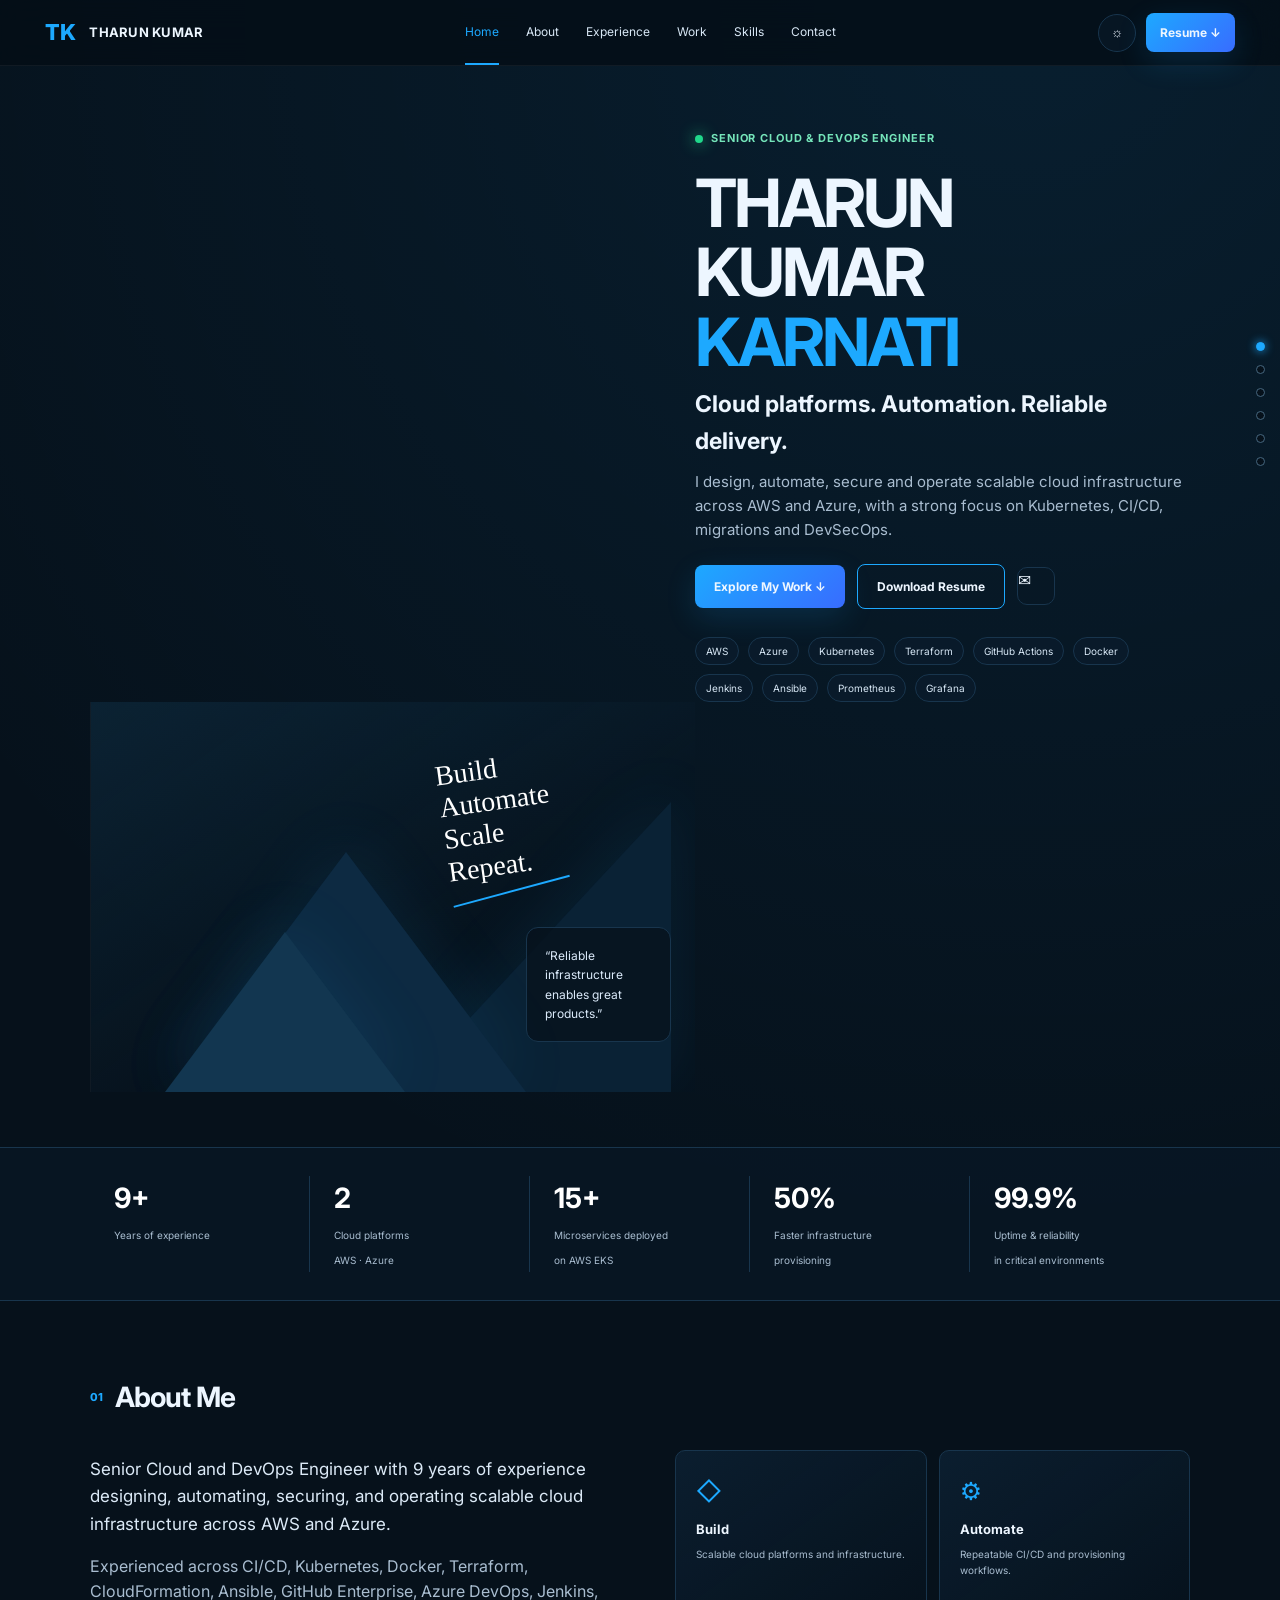
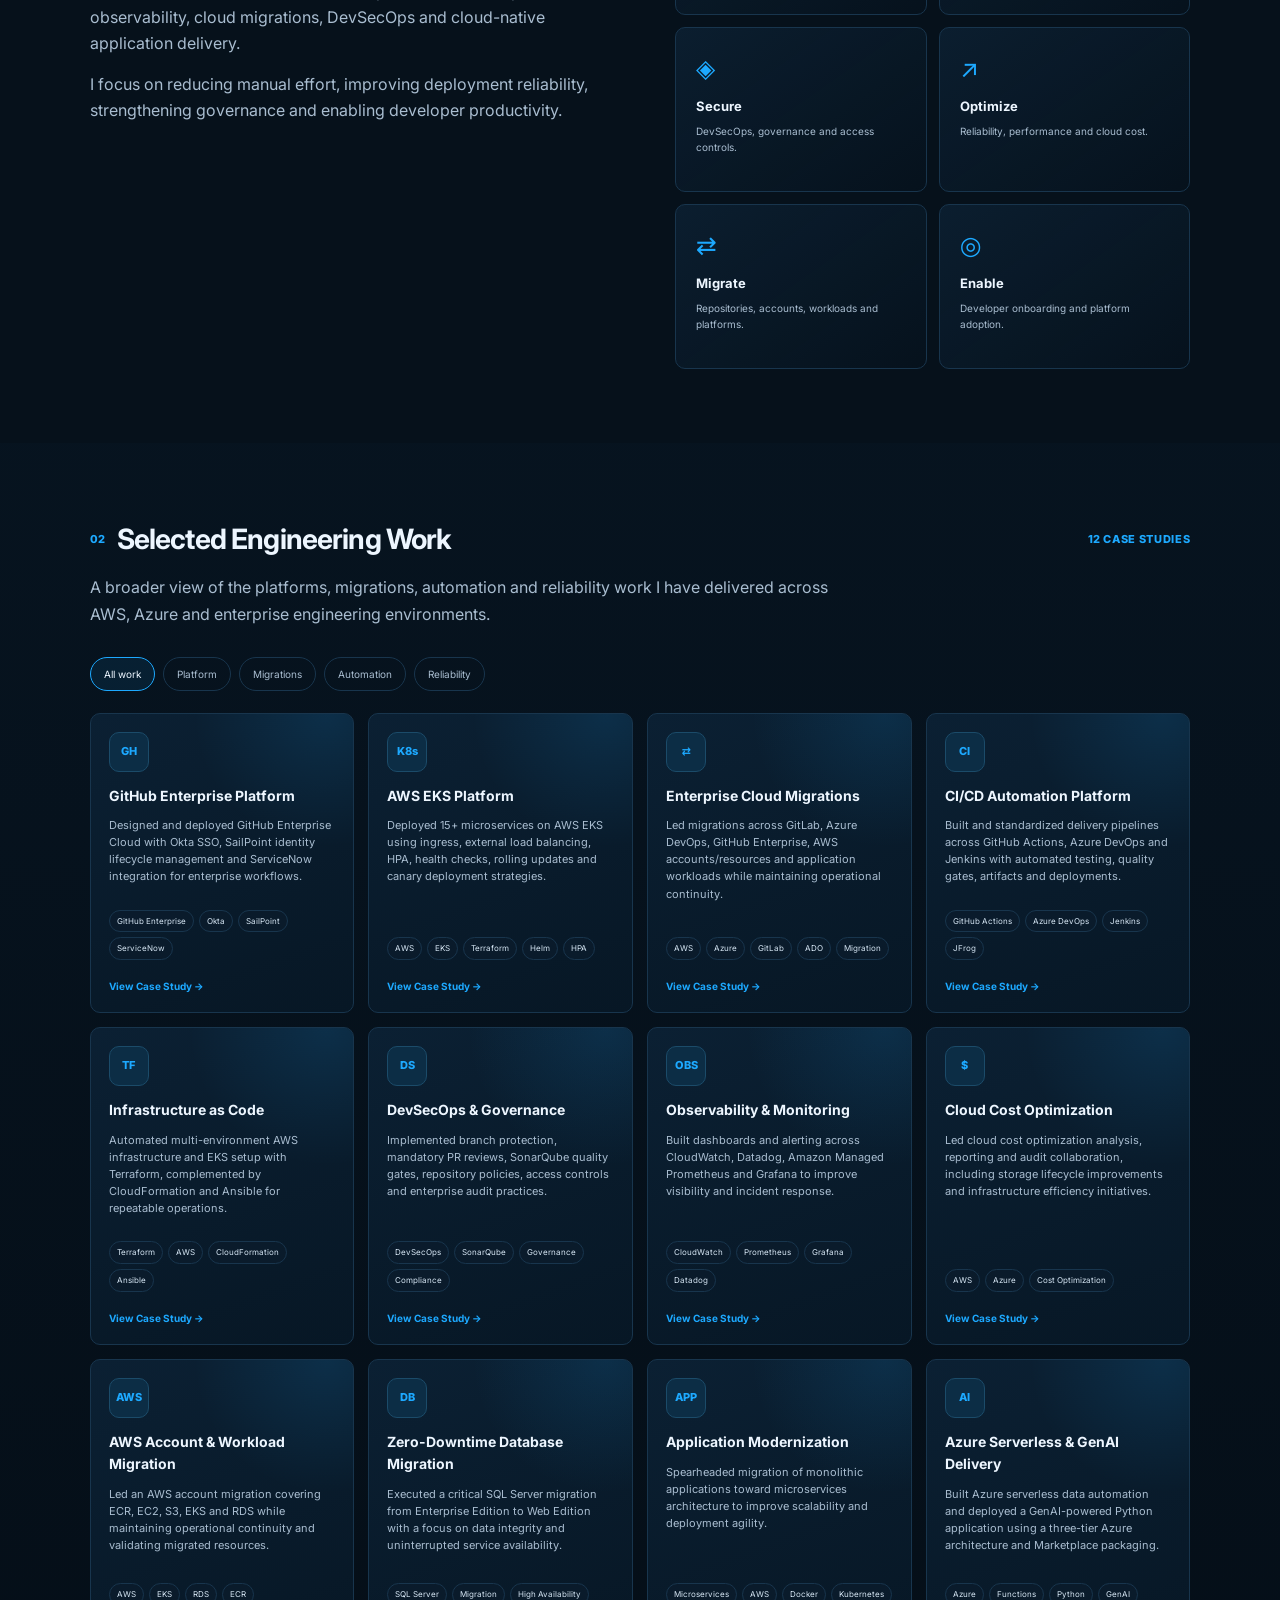
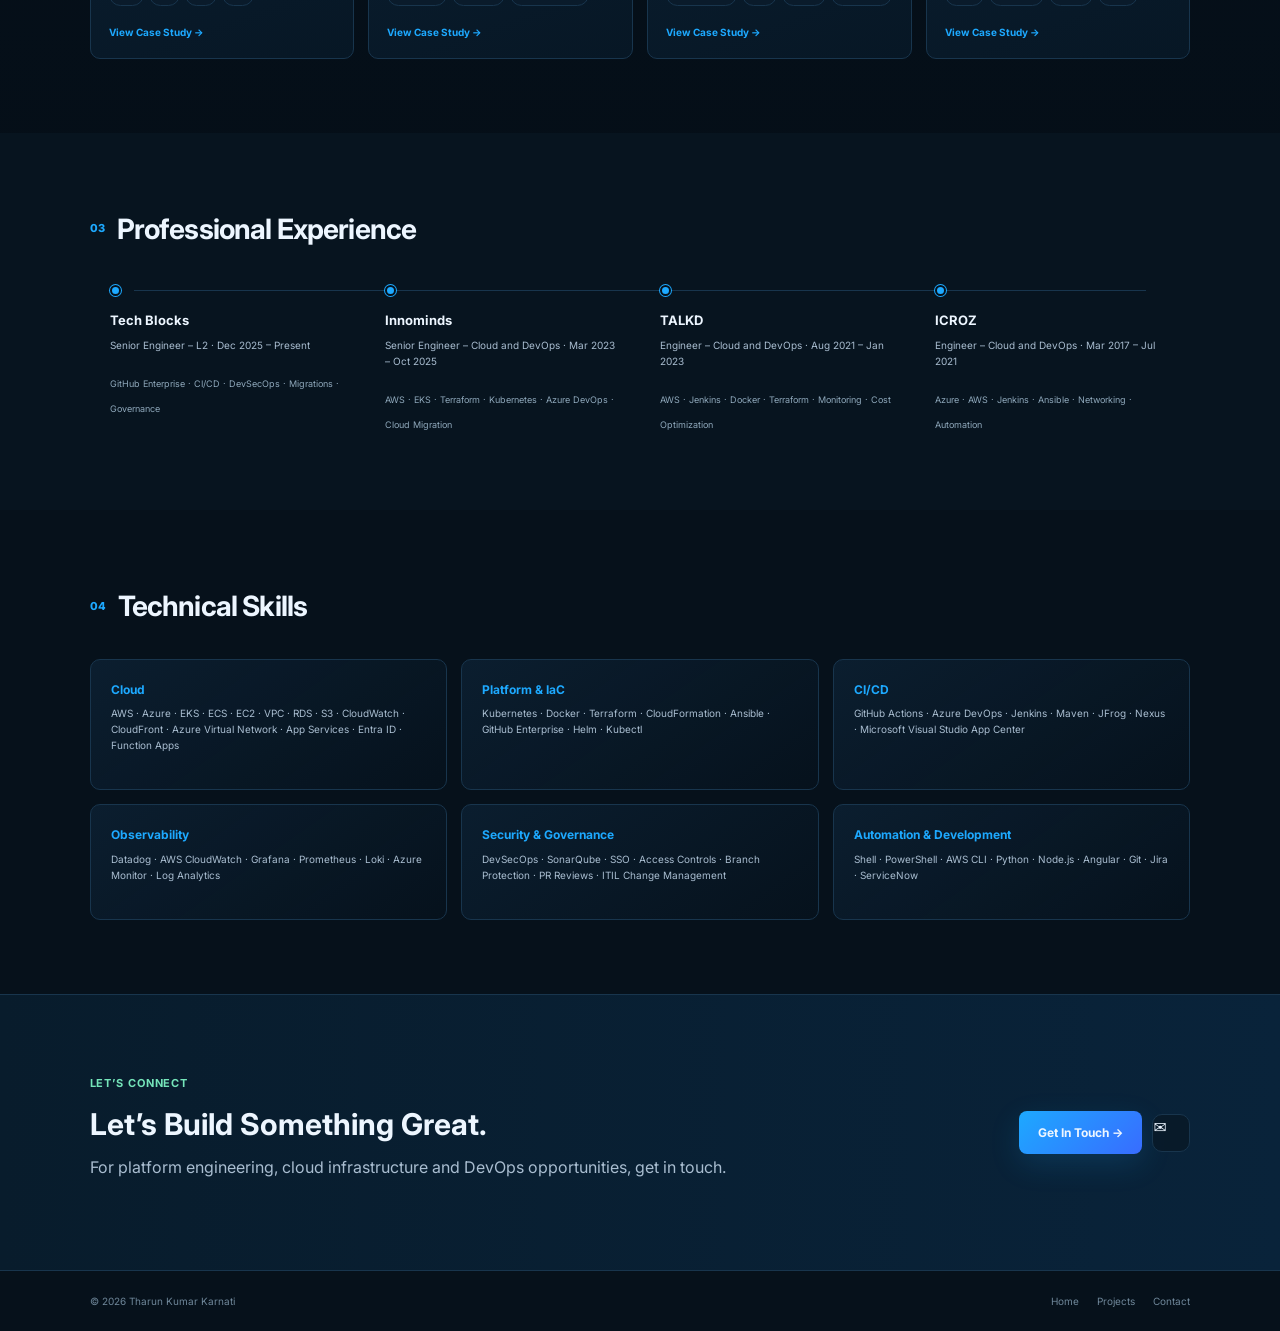
==== index.html @ 36550c68 "Initial portfolio commit" ====
<!doctype html>
<html lang="en">
<head>
  <meta charset="utf-8" />
  <meta name="viewport" content="width=device-width, initial-scale=1" />
  <meta name="description" content="Tharun Kumar Karnati — Senior Cloud & DevOps Engineer focused on cloud platforms, migrations, automation, Kubernetes, CI/CD and DevSecOps." />
  <title>Tharun Kumar Karnati | Senior Cloud & DevOps Engineer</title>
  <link rel="preconnect" href="https://fonts.googleapis.com">
  <link rel="preconnect" href="https://fonts.gstatic.com" crossorigin>
  <link href="https://fonts.googleapis.com/css2?family=Inter:wght@400;500;600;700;800&display=swap" rel="stylesheet">
  <link rel="stylesheet" href="styles.css" />
</head>
<body>
  <header class="site-header">
    <a class="brand" href="#home" aria-label="Tharun Kumar home"><span>TK</span><strong>THARUN KUMAR</strong></a>
    <nav class="nav" aria-label="Primary navigation">
      <a class="active" href="#home">Home</a><a href="#about">About</a><a href="#experience">Experience</a><a href="#projects">Work</a><a href="#skills">Skills</a><a href="#contact">Contact</a>
    </nav>
    <div class="header-actions"><button class="theme-toggle" id="themeToggle" aria-label="Toggle theme">☼</button><button class="menu-toggle" id="menuToggle" aria-label="Open navigation" aria-expanded="false">☰</button><a class="btn btn-primary small" href="THARUN-KUMAR-KARNATI-Resume.docx" download>Resume ↓</a></div>
  </header>

  <aside class="section-rail" aria-label="Page sections">
    <a href="#home" class="dot active" data-section="home"><span>Home</span></a>
    <a href="#about" class="dot" data-section="about"><span>About</span></a>
    <a href="#experience" class="dot" data-section="experience"><span>Experience</span></a>
    <a href="#projects" class="dot" data-section="projects"><span>Projects</span></a>
    <a href="#skills" class="dot" data-section="skills"><span>Skills</span></a>
    <a href="#contact" class="dot" data-section="contact"><span>Contact</span></a>
  </aside>

  <main>
    <section id="home" class="hero section">
      <div class="hero-glow"></div>
      <div class="hero-copy">
        <div class="eyebrow"><i></i> Senior Cloud & DevOps Engineer</div>
        <h1>THARUN KUMAR <em>KARNATI</em></h1>
        <h2>Cloud platforms. Automation. Reliable delivery.</h2>
        <p>I design, automate, secure and operate scalable cloud infrastructure across AWS and Azure, with a strong focus on Kubernetes, CI/CD, migrations and DevSecOps.</p>
        <div class="hero-actions"><a class="btn btn-primary" href="#projects">Explore My Work ↓</a><a class="btn btn-outline" href="THARUN-KUMAR-KARNATI-Resume.docx" download>Download Resume</a><a class="icon-btn" href="mailto:visionary6870@gmail.com" aria-label="Email Tharun">✉</a></div>
        <div class="tech-strip"><span>AWS</span><span>Azure</span><span>Kubernetes</span><span>Terraform</span><span>GitHub Actions</span><span>Docker</span><span>Jenkins</span><span>Ansible</span><span>Prometheus</span><span>Grafana</span></div>
      </div>
      <div class="hero-art" aria-hidden="true">
        <div class="mountain m1"></div><div class="mountain m2"></div><div class="mountain m3"></div>
        <div class="hero-note">Build<br/>Automate<br/>Scale<br/>Repeat.</div>
        <div class="quote">“Reliable infrastructure enables great products.”</div>
      </div>
    </section>

    <section class="metrics section-pad">
      <div><b>9+</b><span>Years of experience</span></div><div><b>2</b><span>Cloud platforms<br/>AWS · Azure</span></div><div><b>15+</b><span>Microservices deployed<br/>on AWS EKS</span></div><div><b>50%</b><span>Faster infrastructure<br/>provisioning</span></div><div><b>99.9%</b><span>Uptime & reliability<br/>in critical environments</span></div>
    </section>

    <section id="about" class="section section-pad">
      <div class="section-heading"><span>01</span><h2>About Me</h2></div>
      <div class="two-col about-grid">
        <div><p class="lead">Senior Cloud and DevOps Engineer with 9 years of experience designing, automating, securing, and operating scalable cloud infrastructure across AWS and Azure.</p><p>Experienced across CI/CD, Kubernetes, Docker, Terraform, CloudFormation, Ansible, GitHub Enterprise, Azure DevOps, Jenkins, observability, cloud migrations, DevSecOps and cloud-native application delivery.</p><p>I focus on reducing manual effort, improving deployment reliability, strengthening governance and enabling developer productivity.</p></div>
        <div class="capability-grid">
          <article><span>◇</span><h3>Build</h3><p>Scalable cloud platforms and infrastructure.</p></article>
          <article><span>⚙</span><h3>Automate</h3><p>Repeatable CI/CD and provisioning workflows.</p></article>
          <article><span>◈</span><h3>Secure</h3><p>DevSecOps, governance and access controls.</p></article>
          <article><span>↗</span><h3>Optimize</h3><p>Reliability, performance and cloud cost.</p></article>
          <article><span>⇄</span><h3>Migrate</h3><p>Repositories, accounts, workloads and platforms.</p></article>
          <article><span>◎</span><h3>Enable</h3><p>Developer onboarding and platform adoption.</p></article>
        </div>
      </div>
    </section>

    <section id="projects" class="section section-pad projects-section">
      <div class="section-heading"><span>02</span><h2>Selected Engineering Work</h2><span class="section-count">12 case studies</span></div>
      <p class="section-intro">A broader view of the platforms, migrations, automation and reliability work I have delivered across AWS, Azure and enterprise engineering environments.</p>
      <div class="project-filters" role="tablist" aria-label="Filter projects">
        <button class="filter active" data-filter="all">All work</button><button class="filter" data-filter="platform">Platform</button><button class="filter" data-filter="migration">Migrations</button><button class="filter" data-filter="automation">Automation</button><button class="filter" data-filter="reliability">Reliability</button>
      </div>
      <div class="project-grid">
        <article class="project-card"><div class="project-icon">GH</div><h3>GitHub Enterprise Platform</h3><p>Designed and deployed GitHub Enterprise Cloud with Okta SSO, SailPoint identity lifecycle management and ServiceNow integration for enterprise workflows.</p><div class="tags"><i>GitHub Enterprise</i><i>Okta</i><i>SailPoint</i><i>ServiceNow</i></div><a href="projects/github-enterprise-platform.html">View Case Study →</a></article>
        <article class="project-card"><div class="project-icon">K8s</div><h3>AWS EKS Platform</h3><p>Deployed 15+ microservices on AWS EKS using ingress, external load balancing, HPA, health checks, rolling updates and canary deployment strategies.</p><div class="tags"><i>AWS</i><i>EKS</i><i>Terraform</i><i>Helm</i><i>HPA</i></div><a href="projects/aws-eks-platform.html">View Case Study →</a></article>
        <article class="project-card"><div class="project-icon">⇄</div><h3>Enterprise Cloud Migrations</h3><p>Led migrations across GitLab, Azure DevOps, GitHub Enterprise, AWS accounts/resources and application workloads while maintaining operational continuity.</p><div class="tags"><i>AWS</i><i>Azure</i><i>GitLab</i><i>ADO</i><i>Migration</i></div><a href="projects/cloud-migrations.html">View Case Study →</a></article>
        <article class="project-card"><div class="project-icon">CI</div><h3>CI/CD Automation Platform</h3><p>Built and standardized delivery pipelines across GitHub Actions, Azure DevOps and Jenkins with automated testing, quality gates, artifacts and deployments.</p><div class="tags"><i>GitHub Actions</i><i>Azure DevOps</i><i>Jenkins</i><i>JFrog</i></div><a href="projects/cicd-automation.html">View Case Study →</a></article>
        <article class="project-card"><div class="project-icon">TF</div><h3>Infrastructure as Code</h3><p>Automated multi-environment AWS infrastructure and EKS setup with Terraform, complemented by CloudFormation and Ansible for repeatable operations.</p><div class="tags"><i>Terraform</i><i>AWS</i><i>CloudFormation</i><i>Ansible</i></div><a href="projects/infrastructure-as-code.html">View Case Study →</a></article>
        <article class="project-card"><div class="project-icon">DS</div><h3>DevSecOps & Governance</h3><p>Implemented branch protection, mandatory PR reviews, SonarQube quality gates, repository policies, access controls and enterprise audit practices.</p><div class="tags"><i>DevSecOps</i><i>SonarQube</i><i>Governance</i><i>Compliance</i></div><a href="projects/devsecops-governance.html">View Case Study →</a></article>
        <article class="project-card"><div class="project-icon">OBS</div><h3>Observability & Monitoring</h3><p>Built dashboards and alerting across CloudWatch, Datadog, Amazon Managed Prometheus and Grafana to improve visibility and incident response.</p><div class="tags"><i>CloudWatch</i><i>Prometheus</i><i>Grafana</i><i>Datadog</i></div><a href="projects/observability.html">View Case Study →</a></article>
        <article class="project-card"><div class="project-icon">$</div><h3>Cloud Cost Optimization</h3><p>Led cloud cost optimization analysis, reporting and audit collaboration, including storage lifecycle improvements and infrastructure efficiency initiatives.</p><div class="tags"><i>AWS</i><i>Azure</i><i>Cost Optimization</i></div><a href="projects/cloud-cost-optimization.html">View Case Study →</a></article>
        <article class="project-card"><div class="project-icon">AWS</div><h3>AWS Account & Workload Migration</h3><p>Led an AWS account migration covering ECR, EC2, S3, EKS and RDS while maintaining operational continuity and validating migrated resources.</p><div class="tags"><i>AWS</i><i>EKS</i><i>RDS</i><i>ECR</i></div><a href="projects/aws-account-migration.html">View Case Study →</a></article>
        <article class="project-card"><div class="project-icon">DB</div><h3>Zero-Downtime Database Migration</h3><p>Executed a critical SQL Server migration from Enterprise Edition to Web Edition with a focus on data integrity and uninterrupted service availability.</p><div class="tags"><i>SQL Server</i><i>Migration</i><i>High Availability</i></div><a href="projects/database-migration.html">View Case Study →</a></article>
        <article class="project-card"><div class="project-icon">APP</div><h3>Application Modernization</h3><p>Spearheaded migration of monolithic applications toward microservices architecture to improve scalability and deployment agility.</p><div class="tags"><i>Microservices</i><i>AWS</i><i>Docker</i><i>Kubernetes</i></div><a href="projects/application-modernization.html">View Case Study →</a></article>
        <article class="project-card"><div class="project-icon">AI</div><h3>Azure Serverless & GenAI Delivery</h3><p>Built Azure serverless data automation and deployed a GenAI-powered Python application using a three-tier Azure architecture and Marketplace packaging.</p><div class="tags"><i>Azure</i><i>Functions</i><i>Python</i><i>GenAI</i></div><a href="projects/azure-serverless-genai.html">View Case Study →</a></article>
      </div>
    </section>

    <section id="experience" class="section section-pad experience-section">
      <div class="section-heading"><span>03</span><h2>Professional Experience</h2></div>
      <div class="timeline">
        <article><div class="timeline-dot"></div><div><h3>Tech Blocks</h3><p>Senior Engineer – L2 · Dec 2025 – Present</p><small>GitHub Enterprise · CI/CD · DevSecOps · Migrations · Governance</small></div></article>
        <article><div class="timeline-dot"></div><div><h3>Innominds</h3><p>Senior Engineer – Cloud and DevOps · Mar 2023 – Oct 2025</p><small>AWS · EKS · Terraform · Kubernetes · Azure DevOps · Cloud Migration</small></div></article>
        <article><div class="timeline-dot"></div><div><h3>TALKD</h3><p>Engineer – Cloud and DevOps · Aug 2021 – Jan 2023</p><small>AWS · Jenkins · Docker · Terraform · Monitoring · Cost Optimization</small></div></article>
        <article><div class="timeline-dot"></div><div><h3>ICROZ</h3><p>Engineer – Cloud and DevOps · Mar 2017 – Jul 2021</p><small>Azure · AWS · Jenkins · Ansible · Networking · Automation</small></div></article>
      </div>
    </section>

    <section id="skills" class="section section-pad skills-section">
      <div class="section-heading"><span>04</span><h2>Technical Skills</h2></div>
      <div class="skill-groups">
        <div><h3>Cloud</h3><p>AWS · Azure · EKS · ECS · EC2 · VPC · RDS · S3 · CloudWatch · CloudFront · Azure Virtual Network · App Services · Entra ID · Function Apps</p></div>
        <div><h3>Platform & IaC</h3><p>Kubernetes · Docker · Terraform · CloudFormation · Ansible · GitHub Enterprise · Helm · Kubectl</p></div>
        <div><h3>CI/CD</h3><p>GitHub Actions · Azure DevOps · Jenkins · Maven · JFrog · Nexus · Microsoft Visual Studio App Center</p></div>
        <div><h3>Observability</h3><p>Datadog · AWS CloudWatch · Grafana · Prometheus · Loki · Azure Monitor · Log Analytics</p></div>
        <div><h3>Security & Governance</h3><p>DevSecOps · SonarQube · SSO · Access Controls · Branch Protection · PR Reviews · ITIL Change Management</p></div>
        <div><h3>Automation & Development</h3><p>Shell · PowerShell · AWS CLI · Python · Node.js · Angular · Git · Jira · ServiceNow</p></div>
      </div>
    </section>


    <section id="contact" class="contact section-pad">
      <div><span class="eyebrow">LET’S CONNECT</span><h2>Let’s Build Something Great.</h2><p>For platform engineering, cloud infrastructure and DevOps opportunities, get in touch.</p></div>
      <div class="contact-actions"><a class="btn btn-primary" href="mailto:visionary6870@gmail.com">Get In Touch →</a><a class="icon-btn" href="mailto:visionary6870@gmail.com">✉</a></div>
    </section>
  </main>
  <footer><span>© <span id="year"></span> Tharun Kumar Karnati</span><div><a href="#home">Home</a><a href="#projects">Projects</a><a href="#contact">Contact</a></div></footer>
  <script src="script.js"></script>
</body>
</html>
---- styles.css ----
:root{--bg:#06111b;--bg2:#081725;--card:#0a1b2b;--line:#18354d;--text:#edf6ff;--muted:#a9bdd0;--blue:#1da9ff;--blue2:#386cff;--green:#20d88b;--shadow:0 18px 60px rgba(0,0,0,.25)}
*{box-sizing:border-box}html{scroll-behavior:smooth}body{margin:0;font-family:Inter,system-ui,sans-serif;background:radial-gradient(circle at 80% 0%,rgba(29,169,255,.09),transparent 28%),var(--bg);color:var(--text);line-height:1.6}a{color:inherit;text-decoration:none}p{color:var(--muted);margin:.4rem 0 1rem}.site-header{position:fixed;top:0;left:0;right:0;z-index:20;height:66px;display:flex;align-items:center;justify-content:space-between;padding:0 3.5%;background:rgba(4,14,23,.82);backdrop-filter:blur(16px);border-bottom:1px solid rgba(255,255,255,.05)}.brand{display:flex;align-items:center;gap:13px;font-size:13px;letter-spacing:.02em}.brand span{font-size:22px;font-weight:800;color:var(--blue)}.nav{display:flex;gap:27px;font-size:12px;color:#d8e7f5}.nav a{padding:22px 0;border-bottom:2px solid transparent}.nav a:hover,.nav a.active{color:var(--blue);border-color:var(--blue)}.header-actions{display:flex;gap:10px;align-items:center}.theme-toggle,.icon-btn{border:1px solid var(--line);background:rgba(8,24,38,.8);color:var(--text);border-radius:10px;height:38px;min-width:38px;cursor:pointer}.theme-toggle{border-radius:20px}.btn{display:inline-flex;align-items:center;justify-content:center;gap:8px;padding:12px 19px;border-radius:8px;font-size:12px;font-weight:700;transition:.2s}.btn-primary{background:linear-gradient(135deg,var(--blue),var(--blue2));box-shadow:0 10px 30px rgba(29,169,255,.15)}.btn-outline{border:1px solid var(--blue);background:transparent}.btn:hover,.icon-btn:hover{transform:translateY(-2px)}.small{padding:10px 14px}.section{scroll-margin-top:72px}.section-pad{padding:74px 7%}.hero{min-height:650px;padding:125px 7% 55px;display:grid;grid-template-columns:1.1fr .9fr;position:relative;overflow:hidden}.hero-copy{z-index:2;max-width:720px}.eyebrow{display:inline-flex;align-items:center;gap:8px;color:#75e5ba;font-size:11px;font-weight:700;letter-spacing:.08em;text-transform:uppercase}.eyebrow i{width:8px;height:8px;border-radius:50%;background:var(--green);box-shadow:0 0 15px var(--green)}h1{font-size:clamp(42px,5.2vw,76px);line-height:1.05;margin:18px 0 8px;letter-spacing:-.045em}h1 em{font-style:normal;color:var(--blue)}.hero h2{font-size:23px;margin:0 0 10px}.hero p{max-width:650px;font-size:15px}.hero-actions{display:flex;gap:12px;align-items:center;margin:22px 0}.tech-strip{display:flex;flex-wrap:wrap;gap:9px;margin-top:28px}.tech-strip span,.tags i{font-style:normal;border:1px solid var(--line);background:rgba(10,28,44,.8);padding:5px 10px;border-radius:20px;font-size:10px;color:#d7e7f5}.hero-art{position:relative;min-height:390px;background:linear-gradient(145deg,rgba(24,80,115,.25),transparent 60%);overflow:hidden;border-left:1px solid rgba(255,255,255,.04)}.mountain{position:absolute;bottom:0;filter:drop-shadow(0 -15px 30px rgba(29,169,255,.08));border-style:solid}.m1{right:4%;border-width:0 0 290px 270px;border-color:transparent transparent #0a2235 transparent}.m2{right:28%;border-width:0 180px 240px 180px;border-color:transparent transparent #0d2a42 transparent}.m3{right:48%;border-width:0 120px 160px 120px;border-color:transparent transparent #123650 transparent}.hero-note{position:absolute;top:50px;right:22%;font-size:28px;line-height:1.15;transform:rotate(-8deg);font-family:cursive;color:#fff}.hero-note:after{content:"";display:block;height:2px;background:var(--blue);transform:rotate(-7deg);margin-top:10px;width:120px}.quote{position:absolute;right:4%;bottom:50px;width:145px;padding:18px;border:1px solid var(--line);border-radius:12px;background:rgba(6,17,27,.75);font-size:12px;color:#dbeafa}.metrics{display:grid;grid-template-columns:repeat(5,1fr);border-top:1px solid var(--line);border-bottom:1px solid var(--line);background:rgba(8,23,37,.7);padding-top:28px;padding-bottom:28px}.metrics div{padding:0 24px;border-right:1px solid var(--line)}.metrics div:last-child{border:0}.metrics b{display:block;font-size:28px;color:#fff}.metrics span{font-size:10px;color:var(--muted)}.section-heading{display:flex;align-items:center;gap:12px;margin-bottom:30px}.section-heading>span{font-size:11px;color:var(--blue);font-weight:800}.section-heading h2{margin:0;font-size:28px;letter-spacing:-.03em}.section-link{margin-left:auto;color:var(--blue);font-size:11px}.two-col{display:grid;grid-template-columns:1fr 1fr;gap:70px}.lead{font-size:17px;color:#dceaf7}.capability-grid{display:grid;grid-template-columns:repeat(2,1fr);gap:12px}.capability-grid article,.skill-groups>div{border:1px solid var(--line);background:linear-gradient(145deg,rgba(11,31,49,.9),rgba(6,18,29,.8));padding:20px;border-radius:10px}.capability-grid span{font-size:25px;color:var(--blue)}.capability-grid h3{margin:8px 0 0;font-size:13px}.capability-grid p{font-size:10px}.projects-section{background:linear-gradient(180deg,rgba(7,21,34,.6),rgba(4,13,22,.6))}.project-grid{display:grid;grid-template-columns:repeat(4,1fr);gap:14px}.project-card{display:flex;flex-direction:column;border:1px solid var(--line);background:linear-gradient(160deg,#0b2033,#071725);padding:18px;border-radius:10px;min-height:300px;transition:.25s}.project-card:hover{transform:translateY(-4px);border-color:#256a95;box-shadow:var(--shadow)}.project-icon{width:40px;height:40px;border-radius:10px;display:grid;place-items:center;background:#0c2d45;color:var(--blue);font-weight:800;font-size:11px;border:1px solid #1b4b69}.project-card h3{font-size:14px;margin:13px 0 4px}.project-card p{font-size:11px;line-height:1.55}.tags{display:flex;flex-wrap:wrap;gap:5px;margin-top:auto;padding:8px 0}.tags i{font-size:8px;padding:4px 7px}.project-card>a{font-size:10px;color:var(--blue);font-weight:700;margin-top:8px}.experience-section{background:rgba(8,22,35,.55)}.timeline{display:grid;grid-template-columns:repeat(4,1fr);gap:0;position:relative}.timeline:before{content:"";position:absolute;left:4%;right:4%;top:8px;height:1px;background:var(--line)}.timeline article{position:relative;padding:28px 20px 0}.timeline-dot{position:absolute;top:3px;left:20px;width:11px;height:11px;background:var(--blue);border:2px solid var(--bg);border-radius:50%;box-shadow:0 0 0 1px var(--blue)}.timeline h3{font-size:13px;margin:0}.timeline p{font-size:10px}.timeline small{font-size:9px;color:#8fa8bb}.skill-groups{display:grid;grid-template-columns:repeat(3,1fr);gap:14px}.skill-groups h3{font-size:12px;color:var(--blue);margin:0}.skill-groups p{font-size:10px}.empty-blog{border:1px dashed #28506a;padding:42px;text-align:center;border-radius:14px;background:rgba(7,23,37,.45)}.empty-blog span{color:var(--blue);font-size:10px;font-weight:700;text-transform:uppercase}.empty-blog h3{font-size:20px}.contact{display:flex;justify-content:space-between;align-items:center;background:linear-gradient(90deg,#081c2c,#09233a);border-top:1px solid var(--line);border-bottom:1px solid var(--line)}.contact h2{font-size:30px;margin:6px 0}.contact-actions{display:flex;gap:10px;align-items:center}footer{padding:22px 7%;display:flex;justify-content:space-between;color:#6f879a;font-size:10px}footer div{display:flex;gap:18px}.section-rail{position:fixed;right:15px;top:38%;z-index:15;display:flex;flex-direction:column;gap:14px}.dot{position:relative;width:9px;height:9px;border:1px solid #46677f;border-radius:50%;background:var(--bg)}.dot.active{background:var(--blue);border-color:var(--blue);box-shadow:0 0 10px var(--blue)}.dot span{display:none;position:absolute;right:18px;top:-7px;white-space:nowrap;font-size:9px;color:#a9bdd0}.dot:hover span{display:block}
.light{--bg:#f4f8fc;--bg2:#eef5fa;--card:#fff;--line:#cbdbe8;--text:#102337;--muted:#52697d}.light .site-header{background:rgba(244,248,252,.85)}.light .project-card,.light .capability-grid article,.light .skill-groups>div{background:#fff}.light .hero-art{background:#e7f1f8}
@media(max-width:1100px){.nav{gap:14px}.project-grid{grid-template-columns:repeat(2,1fr)}.metrics{grid-template-columns:repeat(3,1fr);gap:18px}.metrics div:nth-child(3){border:0}.section-rail{display:none}}
@media(max-width:760px){.site-header{height:60px;padding:0 5%}.nav{display:none}.header-actions .theme-toggle{display:none}.header-actions .small{font-size:10px}.hero{grid-template-columns:1fr;padding:105px 6% 45px;min-height:auto}.hero-art{display:none}.hero h2{font-size:19px}.hero p{font-size:13px}.hero-actions{flex-wrap:wrap}.metrics{grid-template-columns:repeat(2,1fr);padding:20px 5%}.metrics div{padding:10px 15px}.metrics div:nth-child(2),.metrics div:nth-child(4){border:0}.section-pad{padding:58px 6%}.two-col{grid-template-columns:1fr;gap:35px}.capability-grid{grid-template-columns:1fr 1fr}.project-grid{grid-template-columns:1fr}.timeline{grid-template-columns:1fr;gap:20px}.timeline:before{left:5px;top:8px;bottom:8px;width:1px;height:auto}.timeline article{padding:0 0 0 28px}.timeline-dot{left:0;top:4px}.skill-groups{grid-template-columns:1fr}.contact{display:block}.contact-actions{margin-top:22px}footer{display:block}footer div{margin-top:10px}.brand strong{display:none}}

.section-intro{max-width:780px;margin:-18px 0 28px;color:var(--muted);line-height:1.7}

/* Case-study presentation */
.case-study{padding-top:130px;max-width:1100px;margin:0 auto}
.case-hero{padding:40px 0 55px;border-bottom:1px solid var(--line)}
.case-hero h1{font-size:clamp(42px,7vw,76px);line-height:1.02;margin:14px 0 20px;max-width:950px}
.case-hero .lead{max-width:850px;font-size:18px}
.case-meta{display:flex;gap:10px;flex-wrap:wrap;margin-top:24px}
.case-layout{display:grid;grid-template-columns:minmax(0,1fr) 280px;gap:55px;padding:55px 0}
.case-main h2{font-size:27px;margin:0 0 15px;padding-top:12px}
.case-main h2:not(:first-child){margin-top:46px}
.case-main p,.case-main li{font-size:15px;line-height:1.8;color:var(--muted)}
.case-main ul{padding-left:22px}
.case-main li{margin:9px 0}
.case-aside{position:sticky;top:100px;height:max-content}
.case-aside-card{border:1px solid var(--line);background:var(--card);border-radius:16px;padding:20px;margin-bottom:14px}
.case-aside-card h3{margin:0 0 12px;font-size:13px;text-transform:uppercase;letter-spacing:.08em}
.case-aside-card p{margin:6px 0;color:var(--muted);font-size:13px;line-height:1.6}
.impact-grid{display:grid;grid-template-columns:repeat(3,1fr);gap:12px;margin:20px 0}
.impact{border:1px solid var(--line);background:var(--card);border-radius:14px;padding:18px}
.impact b{display:block;font-size:28px;color:var(--blue);margin-bottom:5px}
.impact span{font-size:12px;color:var(--muted);line-height:1.45}
.flow{display:grid;grid-template-columns:repeat(5,1fr);gap:10px;align-items:center;margin:25px 0}
.flow-node{position:relative;border:1px solid var(--line);background:var(--card);border-radius:13px;padding:17px 10px;text-align:center;font-size:12px;line-height:1.35}
.flow-node:not(:last-child)::after{content:'→';position:absolute;right:-15px;top:50%;transform:translateY(-50%);color:var(--blue);font-size:18px}
.callout{border-left:3px solid var(--blue);background:rgba(30,144,255,.07);padding:18px 20px;border-radius:0 12px 12px 0;margin:24px 0}
.callout strong{display:block;margin-bottom:5px}
.case-back{display:inline-flex;margin-bottom:10px;color:var(--blue);font-size:12px}
.case-next{display:flex;justify-content:space-between;gap:15px;border-top:1px solid var(--line);padding:28px 0 50px;margin-top:40px}
.case-next a{color:var(--blue);font-size:13px}
@media(max-width:850px){.case-layout{grid-template-columns:1fr}.case-aside{position:static}.flow{grid-template-columns:1fr}.flow-node:not(:last-child)::after{content:'↓';right:50%;top:auto;bottom:-22px;transform:translateX(50%)}.impact-grid{grid-template-columns:1fr 1fr}}
@media(max-width:520px){.impact-grid{grid-template-columns:1fr}.case-study{padding-top:100px}}

/* Homepage polish */
body{overflow-x:hidden}.section-heading{position:relative}.section-count{margin-left:auto;color:var(--muted);font-size:10px;letter-spacing:.06em;text-transform:uppercase}.project-filters{display:flex;gap:8px;flex-wrap:wrap;margin:0 0 22px}.filter{border:1px solid var(--line);background:transparent;color:var(--muted);padding:8px 13px;border-radius:999px;font:inherit;font-size:10px;cursor:pointer;transition:.2s}.filter:hover,.filter.active{color:var(--text);border-color:var(--blue);background:rgba(29,169,255,.09)}.project-card.hidden{display:none}.project-card{position:relative;overflow:hidden}.project-card:before{content:"";position:absolute;inset:0;background:radial-gradient(circle at 90% 0%,rgba(29,169,255,.12),transparent 35%);pointer-events:none}.project-card>*{position:relative}.project-card>a{margin-top:10px}.menu-toggle{display:none;border:1px solid var(--line);background:rgba(8,24,38,.8);color:var(--text);border-radius:10px;height:38px;min-width:38px;cursor:pointer;font-size:17px}.hero-copy{animation:heroIn .7s ease both}.hero-art{animation:heroArt .9s ease both}.metrics div{transition:transform .2s}.metrics div:hover{transform:translateY(-3px)}@keyframes heroIn{from{opacity:0;transform:translateY(15px)}to{opacity:1;transform:none}}@keyframes heroArt{from{opacity:0;transform:translateX(20px)}to{opacity:1;transform:none}}@media(max-width:760px){.menu-toggle{display:block}.header-actions .small{display:none}.nav{position:absolute;top:60px;left:0;right:0;display:none;flex-direction:column;gap:0;padding:10px 6%;background:rgba(4,14,23,.96);backdrop-filter:blur(16px);border-bottom:1px solid var(--line)}.nav.open{display:flex}.nav a{padding:12px 0}.section-count{display:none}.project-filters{overflow-x:auto;flex-wrap:nowrap;padding-bottom:4px}.filter{white-space:nowrap}.hero{padding-top:100px}}
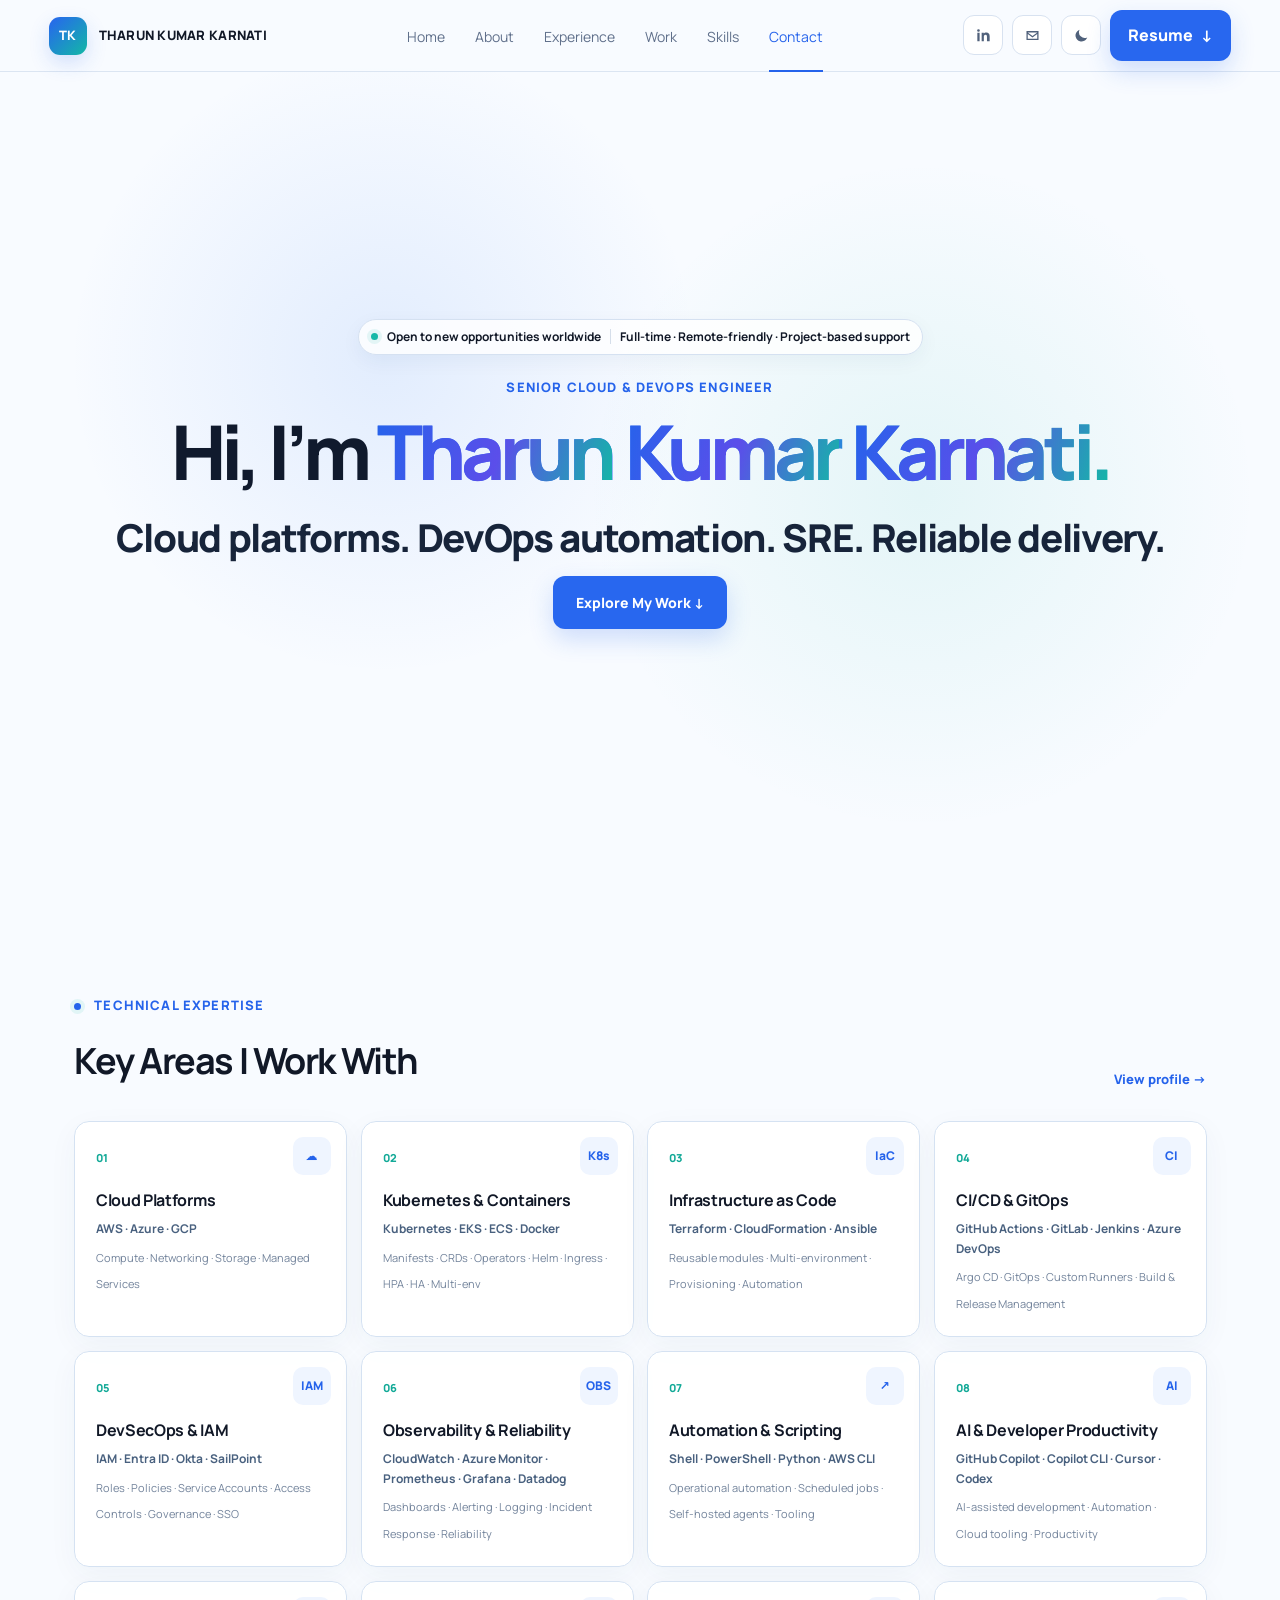
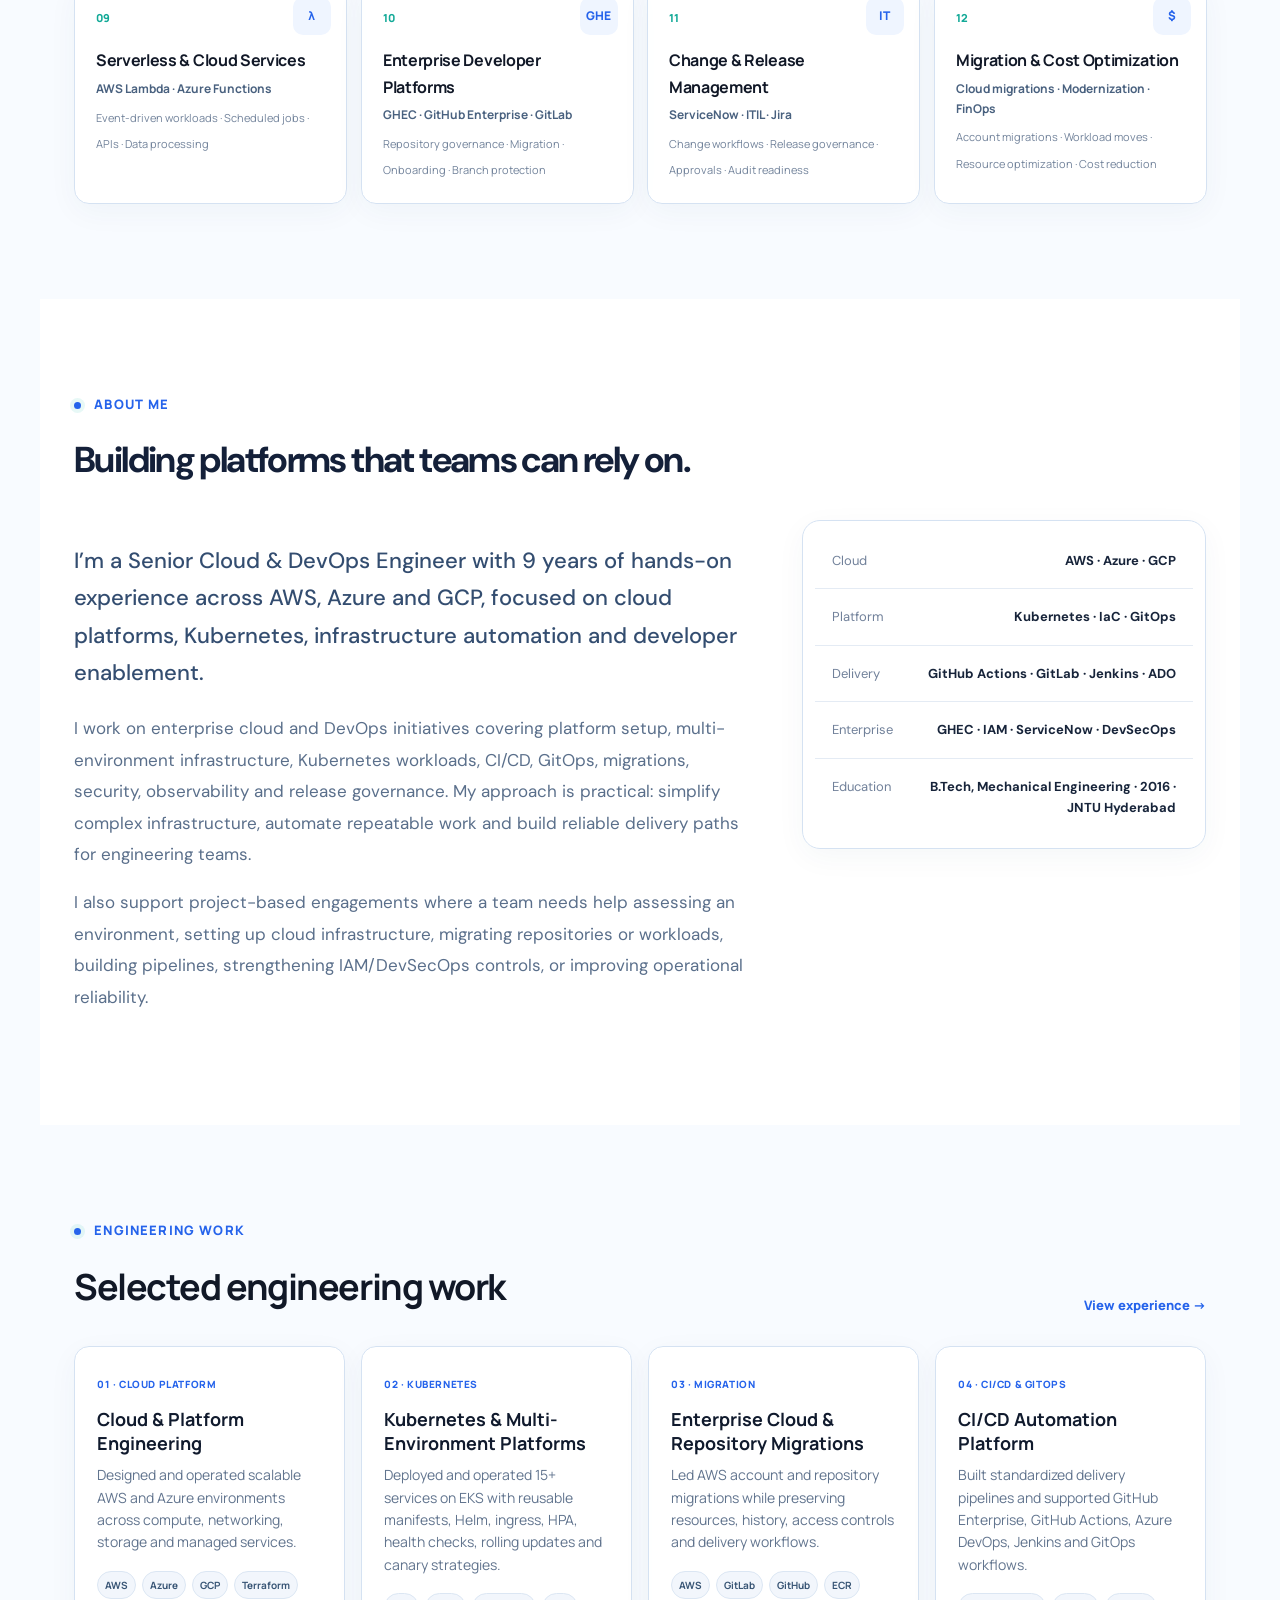
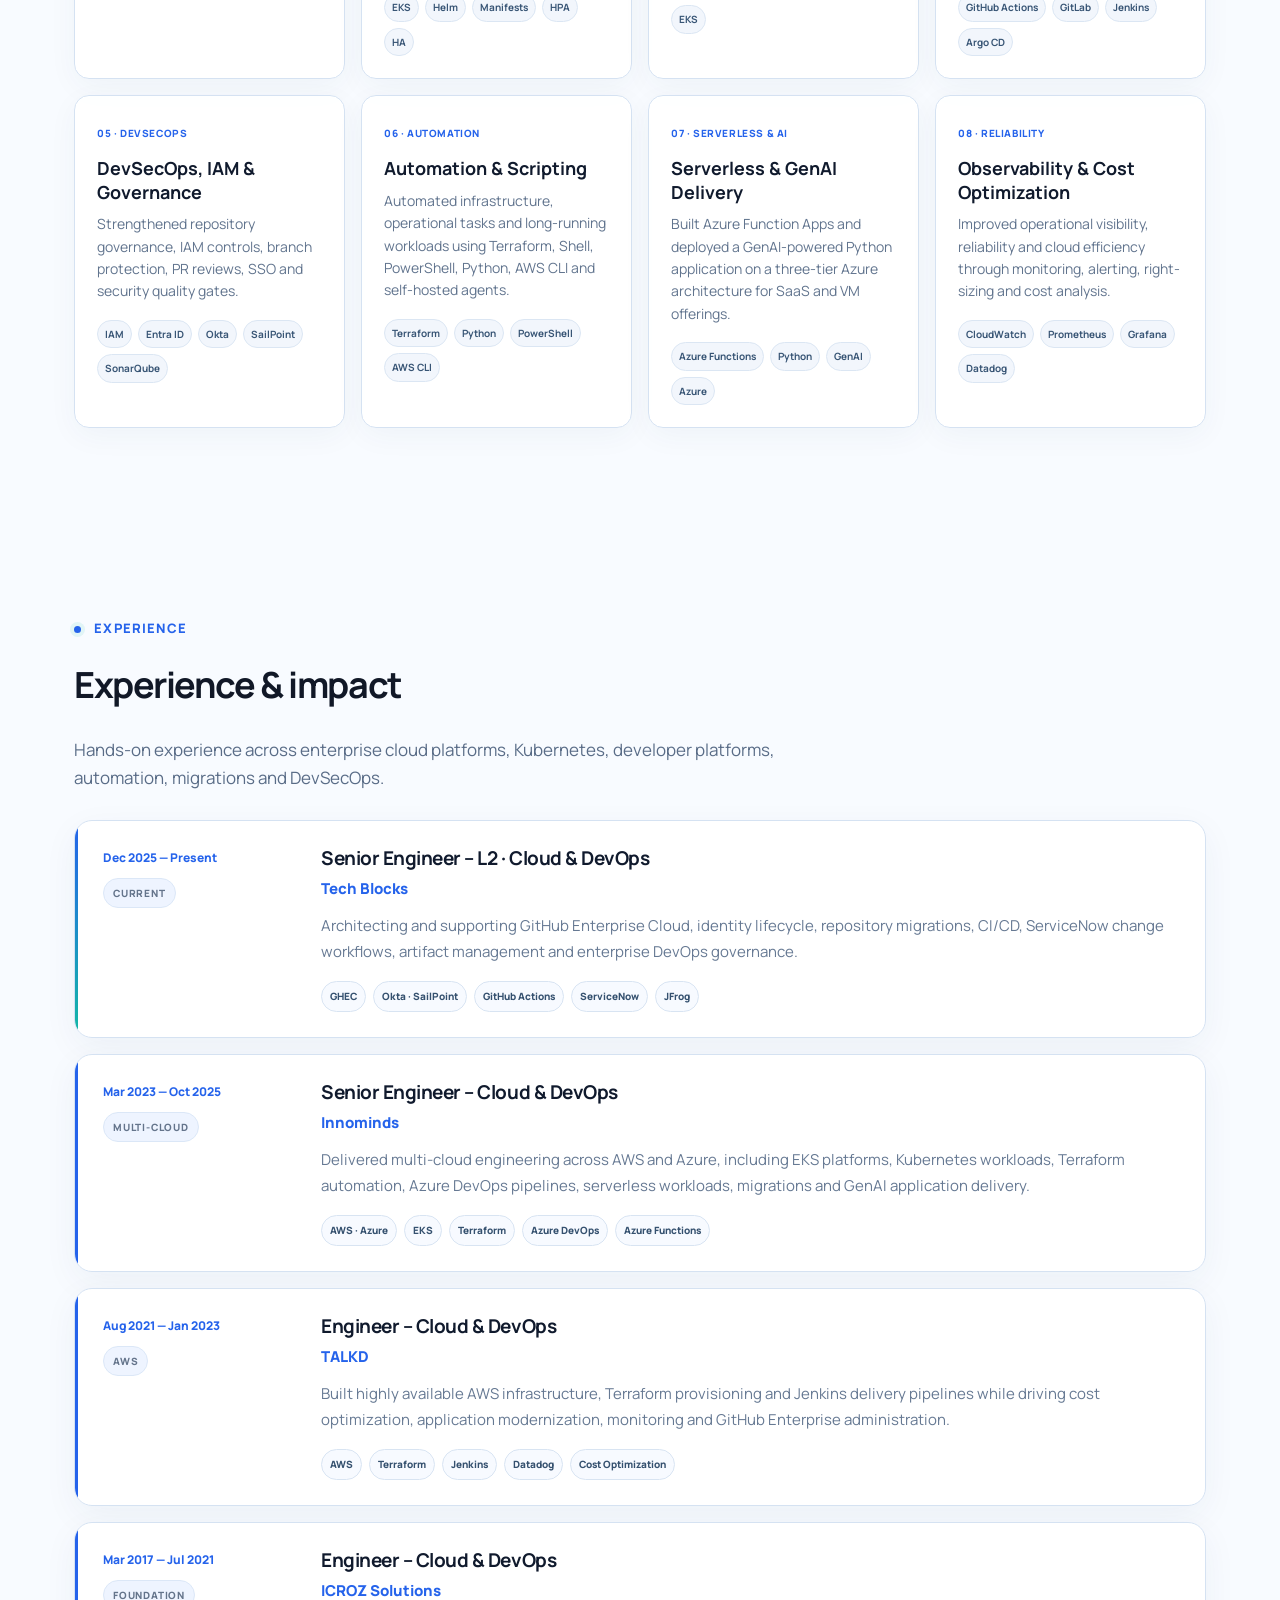
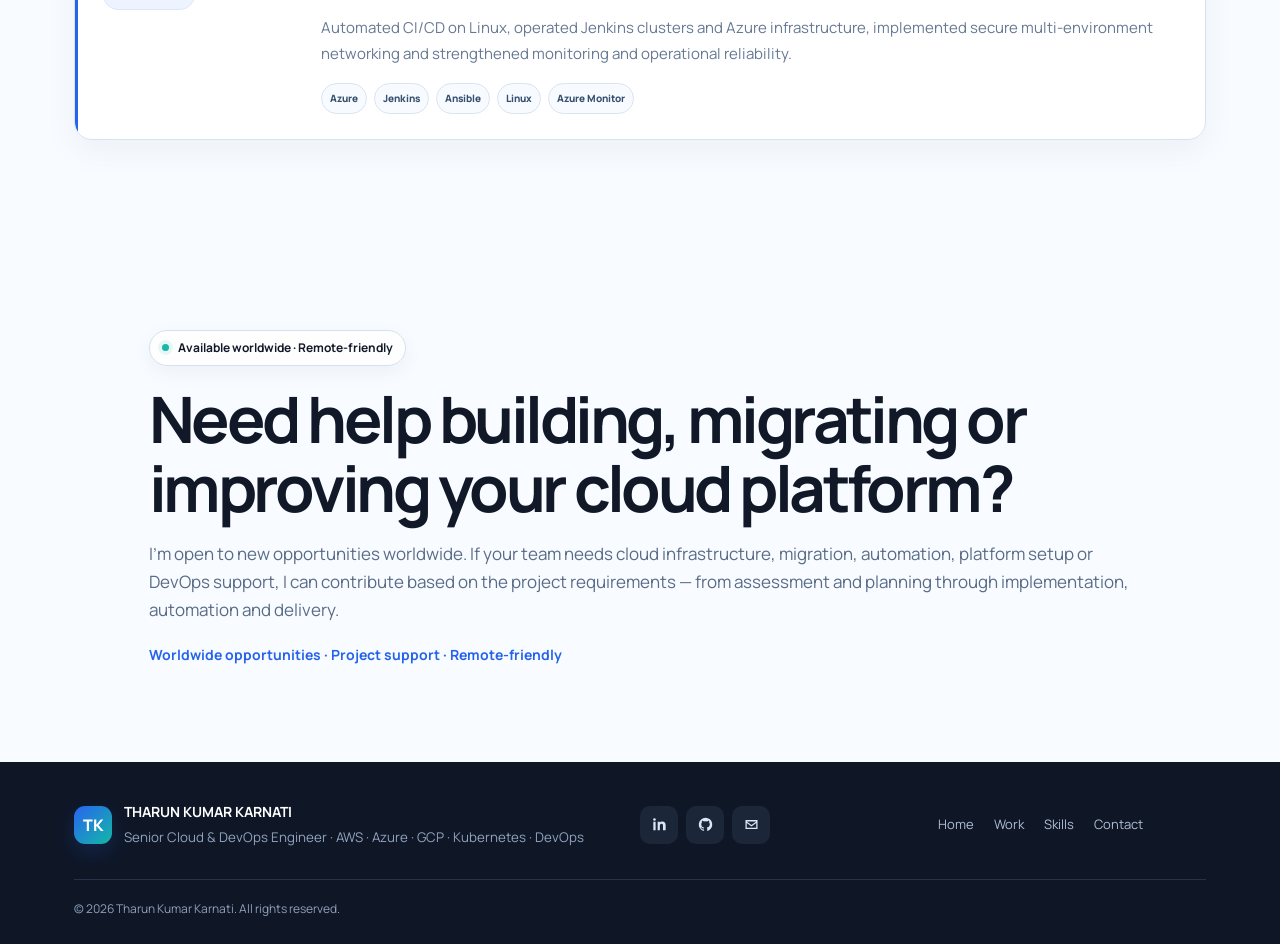
==== commit 2d8a677f: "updated the changes" ====
--- a/index.html
+++ b/index.html
@@ -1,121 +1,211 @@
 <!doctype html>
 <html lang="en">
 <head>
-  <meta charset="utf-8" />
-  <meta name="viewport" content="width=device-width, initial-scale=1" />
-  <meta name="description" content="Tharun Kumar Karnati — Senior Cloud & DevOps Engineer focused on cloud platforms, migrations, automation, Kubernetes, CI/CD and DevSecOps." />
+  <meta charset="utf-8">
+  <meta name="viewport" content="width=device-width, initial-scale=1">
+  <meta name="description" content="Tharun Kumar Karnati — Senior Cloud & DevOps Engineer specializing in AWS, Azure, GCP, Kubernetes, automation, CI/CD and enterprise DevOps platforms.">
   <title>Tharun Kumar Karnati | Senior Cloud & DevOps Engineer</title>
   <link rel="preconnect" href="https://fonts.googleapis.com">
   <link rel="preconnect" href="https://fonts.gstatic.com" crossorigin>
-  <link href="https://fonts.googleapis.com/css2?family=Inter:wght@400;500;600;700;800&display=swap" rel="stylesheet">
-  <link rel="stylesheet" href="styles.css" />
+  <link href="https://fonts.googleapis.com/css2?family=DM+Sans:wght@400;500;600;700&family=Manrope:wght@400;500;600;700;800&display=swap" rel="stylesheet">
+  <link rel="stylesheet" href="styles.css">
 </head>
 <body>
   <header class="site-header">
-    <a class="brand" href="#home" aria-label="Tharun Kumar home"><span>TK</span><strong>THARUN KUMAR</strong></a>
+    <a class="brand" href="#home" aria-label="Tharun Kumar Karnati home">
+      <span class="brand-mark">TK</span>
+      <span>THARUN KUMAR KARNATI</span>
+    </a>
     <nav class="nav" aria-label="Primary navigation">
-      <a class="active" href="#home">Home</a><a href="#about">About</a><a href="#experience">Experience</a><a href="#projects">Work</a><a href="#skills">Skills</a><a href="#contact">Contact</a>
+      <a class="active" href="#home">Home</a>
+      <a href="#about">About</a>
+      <a href="#experience">Experience</a>
+      <a href="#work">Work</a>
+      <a href="#skills">Skills</a>
+      <a href="#contact">Contact</a>
     </nav>
-    <div class="header-actions"><button class="theme-toggle" id="themeToggle" aria-label="Toggle theme">☼</button><button class="menu-toggle" id="menuToggle" aria-label="Open navigation" aria-expanded="false">☰</button><a class="btn btn-primary small" href="THARUN-KUMAR-KARNATI-Resume.docx" download>Resume ↓</a></div>
+    <div class="header-actions">
+      <a class="icon-btn" href="https://www.linkedin.com/in/tharunkumar-31304b123/" target="_blank" rel="noreferrer" aria-label="LinkedIn">
+        <svg viewBox="0 0 24 24" aria-hidden="true"><path d="M6.5 8.1H3.3V20h3.2V8.1ZM4.9 3A1.9 1.9 0 1 0 4.9 6.8 1.9 1.9 0 0 0 4.9 3ZM20.7 13.2c0-3.6-1.9-5.3-4.5-5.3-2.1 0-3 .1-3.6 1.8h-.1V8.1H9.4V20h3.1v-5.9c0-1.6.3-3.2 2.4-3.2 2 0 2 1.9 2 3.3V20h3.8v-6.8Z"/></svg>
+      </a>
+      <a class="icon-btn" href="mailto:visionary6870@gmail.com" aria-label="Email">
+        <svg viewBox="0 0 24 24" aria-hidden="true"><path d="M3.5 5.5h17v13h-17v-13Zm1.8 2.2v.2l6.7 4.9 6.7-4.9v-.2H5.3Zm13.4 2.3-6.7 4.8-6.7-4.8v6.7h13.4V10Z"/></svg>
+      </a>
+      <button class="icon-btn theme-toggle" type="button" aria-label="Toggle dark mode" title="Toggle dark mode">
+        <svg class="moon" viewBox="0 0 24 24" aria-hidden="true"><path d="M20.1 14.7A8.1 8.1 0 0 1 9.3 3.9 8.5 8.5 0 1 0 20.1 14.7Z"/></svg>
+        <svg class="sun" viewBox="0 0 24 24" aria-hidden="true"><path d="M12 4V2m0 20v-2M4 12H2m20 0h-2m-4.3-5.7 1.4-1.4m-11.4 11.4 1.4-1.4m0-8.6L5.7 4.9m12.6 14.2-1.4-1.4M12 7.5A4.5 4.5 0 1 0 12 16.5 4.5 4.5 0 0 0 12 7.5Z"/></svg>
+      </button>
+      <a class="resume-btn" href="resume.pdf" download>Resume <span>↓</span></a>
+    </div>
   </header>
 
-  <aside class="section-rail" aria-label="Page sections">
-    <a href="#home" class="dot active" data-section="home"><span>Home</span></a>
-    <a href="#about" class="dot" data-section="about"><span>About</span></a>
-    <a href="#experience" class="dot" data-section="experience"><span>Experience</span></a>
-    <a href="#projects" class="dot" data-section="projects"><span>Projects</span></a>
-    <a href="#skills" class="dot" data-section="skills"><span>Skills</span></a>
-    <a href="#contact" class="dot" data-section="contact"><span>Contact</span></a>
-  </aside>
-
-  <main>
-    <section id="home" class="hero section">
-      <div class="hero-glow"></div>
-      <div class="hero-copy">
-        <div class="eyebrow"><i></i> Senior Cloud & DevOps Engineer</div>
-        <h1>THARUN KUMAR <em>KARNATI</em></h1>
-        <h2>Cloud platforms. Automation. Reliable delivery.</h2>
-        <p>I design, automate, secure and operate scalable cloud infrastructure across AWS and Azure, with a strong focus on Kubernetes, CI/CD, migrations and DevSecOps.</p>
-        <div class="hero-actions"><a class="btn btn-primary" href="#projects">Explore My Work ↓</a><a class="btn btn-outline" href="THARUN-KUMAR-KARNATI-Resume.docx" download>Download Resume</a><a class="icon-btn" href="mailto:visionary6870@gmail.com" aria-label="Email Tharun">✉</a></div>
-        <div class="tech-strip"><span>AWS</span><span>Azure</span><span>Kubernetes</span><span>Terraform</span><span>GitHub Actions</span><span>Docker</span><span>Jenkins</span><span>Ansible</span><span>Prometheus</span><span>Grafana</span></div>
-      </div>
-      <div class="hero-art" aria-hidden="true">
-        <div class="mountain m1"></div><div class="mountain m2"></div><div class="mountain m3"></div>
-        <div class="hero-note">Build<br/>Automate<br/>Scale<br/>Repeat.</div>
-        <div class="quote">“Reliable infrastructure enables great products.”</div>
-      </div>
-    </section>
-
-    <section class="metrics section-pad">
-      <div><b>9+</b><span>Years of experience</span></div><div><b>2</b><span>Cloud platforms<br/>AWS · Azure</span></div><div><b>15+</b><span>Microservices deployed<br/>on AWS EKS</span></div><div><b>50%</b><span>Faster infrastructure<br/>provisioning</span></div><div><b>99.9%</b><span>Uptime & reliability<br/>in critical environments</span></div>
-    </section>
-
-    <section id="about" class="section section-pad">
-      <div class="section-heading"><span>01</span><h2>About Me</h2></div>
-      <div class="two-col about-grid">
-        <div><p class="lead">Senior Cloud and DevOps Engineer with 9 years of experience designing, automating, securing, and operating scalable cloud infrastructure across AWS and Azure.</p><p>Experienced across CI/CD, Kubernetes, Docker, Terraform, CloudFormation, Ansible, GitHub Enterprise, Azure DevOps, Jenkins, observability, cloud migrations, DevSecOps and cloud-native application delivery.</p><p>I focus on reducing manual effort, improving deployment reliability, strengthening governance and enabling developer productivity.</p></div>
-        <div class="capability-grid">
-          <article><span>◇</span><h3>Build</h3><p>Scalable cloud platforms and infrastructure.</p></article>
-          <article><span>⚙</span><h3>Automate</h3><p>Repeatable CI/CD and provisioning workflows.</p></article>
-          <article><span>◈</span><h3>Secure</h3><p>DevSecOps, governance and access controls.</p></article>
-          <article><span>↗</span><h3>Optimize</h3><p>Reliability, performance and cloud cost.</p></article>
-          <article><span>⇄</span><h3>Migrate</h3><p>Repositories, accounts, workloads and platforms.</p></article>
-          <article><span>◎</span><h3>Enable</h3><p>Developer onboarding and platform adoption.</p></article>
-        </div>
-      </div>
-    </section>
-
-    <section id="projects" class="section section-pad projects-section">
-      <div class="section-heading"><span>02</span><h2>Selected Engineering Work</h2><span class="section-count">12 case studies</span></div>
-      <p class="section-intro">A broader view of the platforms, migrations, automation and reliability work I have delivered across AWS, Azure and enterprise engineering environments.</p>
-      <div class="project-filters" role="tablist" aria-label="Filter projects">
-        <button class="filter active" data-filter="all">All work</button><button class="filter" data-filter="platform">Platform</button><button class="filter" data-filter="migration">Migrations</button><button class="filter" data-filter="automation">Automation</button><button class="filter" data-filter="reliability">Reliability</button>
-      </div>
-      <div class="project-grid">
-        <article class="project-card"><div class="project-icon">GH</div><h3>GitHub Enterprise Platform</h3><p>Designed and deployed GitHub Enterprise Cloud with Okta SSO, SailPoint identity lifecycle management and ServiceNow integration for enterprise workflows.</p><div class="tags"><i>GitHub Enterprise</i><i>Okta</i><i>SailPoint</i><i>ServiceNow</i></div><a href="projects/github-enterprise-platform.html">View Case Study →</a></article>
-        <article class="project-card"><div class="project-icon">K8s</div><h3>AWS EKS Platform</h3><p>Deployed 15+ microservices on AWS EKS using ingress, external load balancing, HPA, health checks, rolling updates and canary deployment strategies.</p><div class="tags"><i>AWS</i><i>EKS</i><i>Terraform</i><i>Helm</i><i>HPA</i></div><a href="projects/aws-eks-platform.html">View Case Study →</a></article>
-        <article class="project-card"><div class="project-icon">⇄</div><h3>Enterprise Cloud Migrations</h3><p>Led migrations across GitLab, Azure DevOps, GitHub Enterprise, AWS accounts/resources and application workloads while maintaining operational continuity.</p><div class="tags"><i>AWS</i><i>Azure</i><i>GitLab</i><i>ADO</i><i>Migration</i></div><a href="projects/cloud-migrations.html">View Case Study →</a></article>
-        <article class="project-card"><div class="project-icon">CI</div><h3>CI/CD Automation Platform</h3><p>Built and standardized delivery pipelines across GitHub Actions, Azure DevOps and Jenkins with automated testing, quality gates, artifacts and deployments.</p><div class="tags"><i>GitHub Actions</i><i>Azure DevOps</i><i>Jenkins</i><i>JFrog</i></div><a href="projects/cicd-automation.html">View Case Study →</a></article>
-        <article class="project-card"><div class="project-icon">TF</div><h3>Infrastructure as Code</h3><p>Automated multi-environment AWS infrastructure and EKS setup with Terraform, complemented by CloudFormation and Ansible for repeatable operations.</p><div class="tags"><i>Terraform</i><i>AWS</i><i>CloudFormation</i><i>Ansible</i></div><a href="projects/infrastructure-as-code.html">View Case Study →</a></article>
-        <article class="project-card"><div class="project-icon">DS</div><h3>DevSecOps & Governance</h3><p>Implemented branch protection, mandatory PR reviews, SonarQube quality gates, repository policies, access controls and enterprise audit practices.</p><div class="tags"><i>DevSecOps</i><i>SonarQube</i><i>Governance</i><i>Compliance</i></div><a href="projects/devsecops-governance.html">View Case Study →</a></article>
-        <article class="project-card"><div class="project-icon">OBS</div><h3>Observability & Monitoring</h3><p>Built dashboards and alerting across CloudWatch, Datadog, Amazon Managed Prometheus and Grafana to improve visibility and incident response.</p><div class="tags"><i>CloudWatch</i><i>Prometheus</i><i>Grafana</i><i>Datadog</i></div><a href="projects/observability.html">View Case Study →</a></article>
-        <article class="project-card"><div class="project-icon">$</div><h3>Cloud Cost Optimization</h3><p>Led cloud cost optimization analysis, reporting and audit collaboration, including storage lifecycle improvements and infrastructure efficiency initiatives.</p><div class="tags"><i>AWS</i><i>Azure</i><i>Cost Optimization</i></div><a href="projects/cloud-cost-optimization.html">View Case Study →</a></article>
-        <article class="project-card"><div class="project-icon">AWS</div><h3>AWS Account & Workload Migration</h3><p>Led an AWS account migration covering ECR, EC2, S3, EKS and RDS while maintaining operational continuity and validating migrated resources.</p><div class="tags"><i>AWS</i><i>EKS</i><i>RDS</i><i>ECR</i></div><a href="projects/aws-account-migration.html">View Case Study →</a></article>
-        <article class="project-card"><div class="project-icon">DB</div><h3>Zero-Downtime Database Migration</h3><p>Executed a critical SQL Server migration from Enterprise Edition to Web Edition with a focus on data integrity and uninterrupted service availability.</p><div class="tags"><i>SQL Server</i><i>Migration</i><i>High Availability</i></div><a href="projects/database-migration.html">View Case Study →</a></article>
-        <article class="project-card"><div class="project-icon">APP</div><h3>Application Modernization</h3><p>Spearheaded migration of monolithic applications toward microservices architecture to improve scalability and deployment agility.</p><div class="tags"><i>Microservices</i><i>AWS</i><i>Docker</i><i>Kubernetes</i></div><a href="projects/application-modernization.html">View Case Study →</a></article>
-        <article class="project-card"><div class="project-icon">AI</div><h3>Azure Serverless & GenAI Delivery</h3><p>Built Azure serverless data automation and deployed a GenAI-powered Python application using a three-tier Azure architecture and Marketplace packaging.</p><div class="tags"><i>Azure</i><i>Functions</i><i>Python</i><i>GenAI</i></div><a href="projects/azure-serverless-genai.html">View Case Study →</a></article>
-      </div>
-    </section>
-
-    <section id="experience" class="section section-pad experience-section">
-      <div class="section-heading"><span>03</span><h2>Professional Experience</h2></div>
-      <div class="timeline">
-        <article><div class="timeline-dot"></div><div><h3>Tech Blocks</h3><p>Senior Engineer – L2 · Dec 2025 – Present</p><small>GitHub Enterprise · CI/CD · DevSecOps · Migrations · Governance</small></div></article>
-        <article><div class="timeline-dot"></div><div><h3>Innominds</h3><p>Senior Engineer – Cloud and DevOps · Mar 2023 – Oct 2025</p><small>AWS · EKS · Terraform · Kubernetes · Azure DevOps · Cloud Migration</small></div></article>
-        <article><div class="timeline-dot"></div><div><h3>TALKD</h3><p>Engineer – Cloud and DevOps · Aug 2021 – Jan 2023</p><small>AWS · Jenkins · Docker · Terraform · Monitoring · Cost Optimization</small></div></article>
-        <article><div class="timeline-dot"></div><div><h3>ICROZ</h3><p>Engineer – Cloud and DevOps · Mar 2017 – Jul 2021</p><small>Azure · AWS · Jenkins · Ansible · Networking · Automation</small></div></article>
-      </div>
-    </section>
-
-    <section id="skills" class="section section-pad skills-section">
-      <div class="section-heading"><span>04</span><h2>Technical Skills</h2></div>
-      <div class="skill-groups">
-        <div><h3>Cloud</h3><p>AWS · Azure · EKS · ECS · EC2 · VPC · RDS · S3 · CloudWatch · CloudFront · Azure Virtual Network · App Services · Entra ID · Function Apps</p></div>
-        <div><h3>Platform & IaC</h3><p>Kubernetes · Docker · Terraform · CloudFormation · Ansible · GitHub Enterprise · Helm · Kubectl</p></div>
-        <div><h3>CI/CD</h3><p>GitHub Actions · Azure DevOps · Jenkins · Maven · JFrog · Nexus · Microsoft Visual Studio App Center</p></div>
-        <div><h3>Observability</h3><p>Datadog · AWS CloudWatch · Grafana · Prometheus · Loki · Azure Monitor · Log Analytics</p></div>
-        <div><h3>Security & Governance</h3><p>DevSecOps · SonarQube · SSO · Access Controls · Branch Protection · PR Reviews · ITIL Change Management</p></div>
-        <div><h3>Automation & Development</h3><p>Shell · PowerShell · AWS CLI · Python · Node.js · Angular · Git · Jira · ServiceNow</p></div>
-      </div>
-    </section>
-
-
-    <section id="contact" class="contact section-pad">
-      <div><span class="eyebrow">LET’S CONNECT</span><h2>Let’s Build Something Great.</h2><p>For platform engineering, cloud infrastructure and DevOps opportunities, get in touch.</p></div>
-      <div class="contact-actions"><a class="btn btn-primary" href="mailto:visionary6870@gmail.com">Get In Touch →</a><a class="icon-btn" href="mailto:visionary6870@gmail.com">✉</a></div>
-    </section>
+  <main id="home">
+    <section class="hero section-grid">
+      <div class="availability"><span class="status-dot"></span>Open to new opportunities worldwide <span class="divider"></span>Full-time · Remote-friendly · Project-based support</div>
+      <div class="eyebrow">SENIOR CLOUD &amp; DEVOPS ENGINEER</div>
+      <h1>Hi, I’m <span class="hero-name-accent"><span>Tharun</span> <span>Kumar</span> <span>Karnati.</span></span></h1>
+      <h2 class="hero-positioning">Cloud platforms. DevOps automation. SRE. Reliable delivery.</h2>
+      <div class="hero-actions">
+        <a class="primary-btn" href="#work">Explore My Work ↓</a>
+      </div>
+    </section>
+
+    <section id="skills" class="section expertise">
+      <div class="section-heading">
+        <div>
+          <div class="eyebrow"><span class="mini-dot"></span> TECHNICAL EXPERTISE</div>
+          <h2>Key Areas I Work With</h2>
+        </div>
+        <a class="section-link" href="#about">View profile →</a>
+      </div>
+
+      <div class="expertise-grid">
+        <article class="skill-card"><span class="number">01</span><div class="skill-icon">☁</div><h3>Cloud Platforms</h3><p>AWS · Azure · GCP</p><small>Compute · Networking · Storage · Managed Services</small></article>
+        <article class="skill-card"><span class="number">02</span><div class="skill-icon">K8s</div><h3>Kubernetes &amp; Containers</h3><p>Kubernetes · EKS · ECS · Docker</p><small>Manifests · CRDs · Operators · Helm · Ingress · HPA · HA · Multi-env</small></article>
+        <article class="skill-card"><span class="number">03</span><div class="skill-icon">IaC</div><h3>Infrastructure as Code</h3><p>Terraform · CloudFormation · Ansible</p><small>Reusable modules · Multi-environment · Provisioning · Automation</small></article>
+        <article class="skill-card"><span class="number">04</span><div class="skill-icon">CI</div><h3>CI/CD &amp; GitOps</h3><p>GitHub Actions · GitLab · Jenkins · Azure DevOps</p><small>Argo CD · GitOps · Custom Runners · Build &amp; Release Management</small></article>
+        <article class="skill-card"><span class="number">05</span><div class="skill-icon">IAM</div><h3>DevSecOps &amp; IAM</h3><p>IAM · Entra ID · Okta · SailPoint</p><small>Roles · Policies · Service Accounts · Access Controls · Governance · SSO</small></article>
+        <article class="skill-card"><span class="number">06</span><div class="skill-icon">OBS</div><h3>Observability &amp; Reliability</h3><p>CloudWatch · Azure Monitor · Prometheus · Grafana · Datadog</p><small>Dashboards · Alerting · Logging · Incident Response · Reliability</small></article>
+        <article class="skill-card"><span class="number">07</span><div class="skill-icon">↗</div><h3>Automation &amp; Scripting</h3><p>Shell · PowerShell · Python · AWS CLI</p><small>Operational automation · Scheduled jobs · Self-hosted agents · Tooling</small></article>
+        <article class="skill-card"><span class="number">08</span><div class="skill-icon">AI</div><h3>AI &amp; Developer Productivity</h3><p>GitHub Copilot · Copilot CLI · Cursor · Codex</p><small>AI-assisted development · Automation · Cloud tooling · Productivity</small></article>
+        <article class="skill-card"><span class="number">09</span><div class="skill-icon">λ</div><h3>Serverless &amp; Cloud Services</h3><p>AWS Lambda · Azure Functions</p><small>Event-driven workloads · Scheduled jobs · APIs · Data processing</small></article>
+        <article class="skill-card"><span class="number">10</span><div class="skill-icon">GHE</div><h3>Enterprise Developer Platforms</h3><p>GHEC · GitHub Enterprise · GitLab</p><small>Repository governance · Migration · Onboarding · Branch protection</small></article>
+        <article class="skill-card"><span class="number">11</span><div class="skill-icon">IT</div><h3>Change &amp; Release Management</h3><p>ServiceNow · ITIL · Jira</p><small>Change workflows · Release governance · Approvals · Audit readiness</small></article>
+        <article class="skill-card"><span class="number">12</span><div class="skill-icon">$</div><h3>Migration &amp; Cost Optimization</h3><p>Cloud migrations · Modernization · FinOps</p><small>Account migrations · Workload moves · Resource optimization · Cost reduction</small></article>
+      </div>
+    </section>
+
+    <section id="about" class="section about">
+      <div class="section-heading">
+        <div><div class="eyebrow"><span class="mini-dot"></span> ABOUT ME</div><h2>Building platforms that teams can rely on.</h2></div>
+      </div>
+      <div class="about-grid">
+        <div>
+          <p class="lead">I’m a Senior Cloud &amp; DevOps Engineer with 9 years of hands-on experience across AWS, Azure and GCP, focused on cloud platforms, Kubernetes, infrastructure automation and developer enablement.</p>
+          <p>I work on enterprise cloud and DevOps initiatives covering platform setup, multi-environment infrastructure, Kubernetes workloads, CI/CD, GitOps, migrations, security, observability and release governance. My approach is practical: simplify complex infrastructure, automate repeatable work and build reliable delivery paths for engineering teams.</p>
+          <p>I also support project-based engagements where a team needs help assessing an environment, setting up cloud infrastructure, migrating repositories or workloads, building pipelines, strengthening IAM/DevSecOps controls, or improving operational reliability.</p>
+        </div>
+        <aside class="about-panel">
+          <div class="panel-row"><span>Cloud</span><strong>AWS · Azure · GCP</strong></div>
+          <div class="panel-row"><span>Platform</span><strong>Kubernetes · IaC · GitOps</strong></div>
+          <div class="panel-row"><span>Delivery</span><strong>GitHub Actions · GitLab · Jenkins · ADO</strong></div>
+          <div class="panel-row"><span>Enterprise</span><strong>GHEC · IAM · ServiceNow · DevSecOps</strong></div>
+          <div class="panel-row"><span>Education</span><strong>B.Tech, Mechanical Engineering · 2016 · JNTU Hyderabad</strong></div>
+        </aside>
+      </div>
+    </section>
+<section id="work" class="section work">
+      <div class="section-heading">
+        <div>
+          <div class="eyebrow"><span class="mini-dot"></span> ENGINEERING WORK</div>
+          <h2>Selected engineering work</h2>
+        </div>
+        <a class="section-link" href="#experience">View experience →</a>
+      </div>
+      <div class="work-grid">
+        <article class="work-card"><span>01 · CLOUD PLATFORM</span><h3>Cloud &amp; Platform Engineering</h3><p>Designed and operated scalable AWS and Azure environments across compute, networking, storage and managed services.</p><div class="work-tags"><b>AWS</b><b>Azure</b><b>GCP</b><b>Terraform</b></div></article>
+        <article class="work-card"><span>02 · KUBERNETES</span><h3>Kubernetes &amp; Multi-Environment Platforms</h3><p>Deployed and operated 15+ services on EKS with reusable manifests, Helm, ingress, HPA, health checks, rolling updates and canary strategies.</p><div class="work-tags"><b>EKS</b><b>Helm</b><b>Manifests</b><b>HPA</b><b>HA</b></div></article>
+        <article class="work-card"><span>03 · MIGRATION</span><h3>Enterprise Cloud &amp; Repository Migrations</h3><p>Led AWS account and repository migrations while preserving resources, history, access controls and delivery workflows.</p><div class="work-tags"><b>AWS</b><b>GitLab</b><b>GitHub</b><b>ECR</b><b>EKS</b></div></article>
+        <article class="work-card"><span>04 · CI/CD &amp; GITOPS</span><h3>CI/CD Automation Platform</h3><p>Built standardized delivery pipelines and supported GitHub Enterprise, GitHub Actions, Azure DevOps, Jenkins and GitOps workflows.</p><div class="work-tags"><b>GitHub Actions</b><b>GitLab</b><b>Jenkins</b><b>Argo CD</b></div></article>
+        <article class="work-card"><span>05 · DEVSECOPS</span><h3>DevSecOps, IAM &amp; Governance</h3><p>Strengthened repository governance, IAM controls, branch protection, PR reviews, SSO and security quality gates.</p><div class="work-tags"><b>IAM</b><b>Entra ID</b><b>Okta</b><b>SailPoint</b><b>SonarQube</b></div></article>
+        <article class="work-card"><span>06 · AUTOMATION</span><h3>Automation &amp; Scripting</h3><p>Automated infrastructure, operational tasks and long-running workloads using Terraform, Shell, PowerShell, Python, AWS CLI and self-hosted agents.</p><div class="work-tags"><b>Terraform</b><b>Python</b><b>PowerShell</b><b>AWS CLI</b></div></article>
+        <article class="work-card"><span>07 · SERVERLESS &amp; AI</span><h3>Serverless &amp; GenAI Delivery</h3><p>Built Azure Function Apps and deployed a GenAI-powered Python application on a three-tier Azure architecture for SaaS and VM offerings.</p><div class="work-tags"><b>Azure Functions</b><b>Python</b><b>GenAI</b><b>Azure</b></div></article>
+        <article class="work-card"><span>08 · RELIABILITY</span><h3>Observability &amp; Cost Optimization</h3><p>Improved operational visibility, reliability and cloud efficiency through monitoring, alerting, right-sizing and cost analysis.</p><div class="work-tags"><b>CloudWatch</b><b>Prometheus</b><b>Grafana</b><b>Datadog</b></div></article>
+      </div>
+    </section>
+
+    <section id="experience" class="section experience">
+      <div class="section-heading">
+        <div>
+          <div class="eyebrow"><span class="mini-dot"></span> EXPERIENCE</div>
+          <h2>Experience &amp; impact</h2>
+        </div>
+      </div>
+      <div class="experience-intro">
+        <p>Hands-on experience across enterprise cloud platforms, Kubernetes, developer platforms, automation, migrations and DevSecOps.</p>
+      </div>
+
+      <div class="experience-list">
+        <article class="experience-card experience-current">
+          <div class="experience-side">
+            <span class="experience-period">Dec 2025 — Present</span>
+            <span class="experience-tag">Current</span>
+          </div>
+          <div class="experience-body">
+            <h3>Senior Engineer – L2 · Cloud &amp; DevOps</h3>
+            <p class="experience-company">Tech Blocks</p>
+            <p>Architecting and supporting GitHub Enterprise Cloud, identity lifecycle, repository migrations, CI/CD, ServiceNow change workflows, artifact management and enterprise DevOps governance.</p>
+            <div class="impact-row"><span>GHEC</span><span>Okta · SailPoint</span><span>GitHub Actions</span><span>ServiceNow</span><span>JFrog</span></div>
+          </div>
+        </article>
+
+        <article class="experience-card">
+          <div class="experience-side">
+            <span class="experience-period">Mar 2023 — Oct 2025</span>
+            <span class="experience-tag">Multi-Cloud</span>
+          </div>
+          <div class="experience-body">
+            <h3>Senior Engineer – Cloud &amp; DevOps</h3>
+            <p class="experience-company">Innominds</p>
+            <p>Delivered multi-cloud engineering across AWS and Azure, including EKS platforms, Kubernetes workloads, Terraform automation, Azure DevOps pipelines, serverless workloads, migrations and GenAI application delivery.</p>
+            <div class="impact-row"><span>AWS · Azure</span><span>EKS</span><span>Terraform</span><span>Azure DevOps</span><span>Azure Functions</span></div>
+          </div>
+        </article>
+
+        <article class="experience-card">
+          <div class="experience-side">
+            <span class="experience-period">Aug 2021 — Jan 2023</span>
+            <span class="experience-tag">AWS</span>
+          </div>
+          <div class="experience-body">
+            <h3>Engineer – Cloud &amp; DevOps</h3>
+            <p class="experience-company">TALKD</p>
+            <p>Built highly available AWS infrastructure, Terraform provisioning and Jenkins delivery pipelines while driving cost optimization, application modernization, monitoring and GitHub Enterprise administration.</p>
+            <div class="impact-row"><span>AWS</span><span>Terraform</span><span>Jenkins</span><span>Datadog</span><span>Cost Optimization</span></div>
+          </div>
+        </article>
+
+        <article class="experience-card">
+          <div class="experience-side">
+            <span class="experience-period">Mar 2017 — Jul 2021</span>
+            <span class="experience-tag">Foundation</span>
+          </div>
+          <div class="experience-body">
+            <h3>Engineer – Cloud &amp; DevOps</h3>
+            <p class="experience-company">ICROZ Solutions</p>
+            <p>Automated CI/CD on Linux, operated Jenkins clusters and Azure infrastructure, implemented secure multi-environment networking and strengthened monitoring and operational reliability.</p>
+            <div class="impact-row"><span>Azure</span><span>Jenkins</span><span>Ansible</span><span>Linux</span><span>Azure Monitor</span></div>
+          </div>
+        </article>
+      </div>
+    </section>
+
+<section id="contact" class="section contact">
+      <div class="contact-copy">
+        <div class="availability compact"><span class="status-dot"></span>Available worldwide · Remote-friendly</div>
+        <h2>Need help building, migrating or improving your cloud platform?</h2>
+        <p>I’m open to new opportunities worldwide. If your team needs cloud infrastructure, migration, automation, platform setup or DevOps support, I can contribute based on the project requirements — from assessment and planning through implementation, automation and delivery.</p>
+        <strong>Worldwide opportunities · Project support · Remote-friendly</strong>
+      </div>
+</section>
   </main>
-  <footer><span>© <span id="year"></span> Tharun Kumar Karnati</span><div><a href="#home">Home</a><a href="#projects">Projects</a><a href="#contact">Contact</a></div></footer>
+
+  <footer class="footer">
+    <div class="footer-main">
+      <div class="footer-brand"><span class="brand-mark">TK</span><div><b>THARUN KUMAR KARNATI</b><small>Senior Cloud &amp; DevOps Engineer · AWS · Azure · GCP · Kubernetes · DevOps</small></div></div>
+      <div class="footer-social">
+        <a href="https://www.linkedin.com/in/tharunkumar-31304b123/" target="_blank" rel="noreferrer" aria-label="LinkedIn">
+          <svg viewBox="0 0 24 24"><path d="M6.5 8.1H3.3V20h3.2V8.1ZM4.9 3A1.9 1.9 0 1 0 4.9 6.8 1.9 1.9 0 0 0 4.9 3ZM20.7 13.2c0-3.6-1.9-5.3-4.5-5.3-2.1 0-3 .1-3.6 1.8h-.1V8.1H9.4V20h3.1v-5.9c0-1.6.3-3.2 2.4-3.2 2 0 2 1.9 2 3.3V20h3.8v-6.8Z"/></svg>
+        </a>
+        <a href="https://github.com/tharunkumarkarnati" target="_blank" rel="noreferrer" aria-label="GitHub">
+          <svg viewBox="0 0 24 24"><path d="M12 2.5a9.5 9.5 0 0 0-3 18.51c.47.09.64-.2.64-.45v-1.73c-2.6.56-3.15-1.1-3.15-1.1-.43-1.08-1.04-1.37-1.04-1.37-.85-.58.06-.57.06-.57.94.07 1.44.97 1.44.97.84 1.44 2.2 1.02 2.74.78.08-.61.33-1.02.6-1.25-2.08-.24-4.27-1.04-4.27-4.64 0-1.03.37-1.87.97-2.53-.1-.24-.42-1.2.09-2.5 0 0 .79-.25 2.6.97a8.98 8.98 0 0 1 4.72 0c1.81-1.22 2.6-.97 2.6-.97.51 1.3.19 2.26.09 2.5.6.66.97 1.5.97 2.53 0 3.61-2.2 4.39-4.28 4.63.34.29.64.85.64 1.72v2.55c0 .25.17.54.65.45A9.5 9.5 0 0 0 12 2.5Z"/></svg>
+        </a>
+        <a href="mailto:visionary6870@gmail.com" aria-label="Email"><svg viewBox="0 0 24 24"><path d="M3.5 5.5h17v13h-17v-13Zm1.8 2.2v.2l6.7 4.9 6.7-4.9v-.2H5.3Zm13.4 2.3-6.7 4.8-6.7-4.8v6.7h13.4V10Z"/></svg></a>
+      </div>
+      <nav class="footer-nav"><a href="#home">Home</a><a href="#work">Work</a><a href="#skills">Skills</a><a href="#contact">Contact</a></nav>
+      <div class="copyright">© 2026 Tharun Kumar Karnati. All rights reserved.</div>
+    </div>
+  </footer>
   <script src="script.js"></script>
 </body>
 </html>
--- a/styles.css
+++ b/styles.css
@@ -1,41 +1,171 @@
-:root{--bg:#06111b;--bg2:#081725;--card:#0a1b2b;--line:#18354d;--text:#edf6ff;--muted:#a9bdd0;--blue:#1da9ff;--blue2:#386cff;--green:#20d88b;--shadow:0 18px 60px rgba(0,0,0,.25)}
-*{box-sizing:border-box}html{scroll-behavior:smooth}body{margin:0;font-family:Inter,system-ui,sans-serif;background:radial-gradient(circle at 80% 0%,rgba(29,169,255,.09),transparent 28%),var(--bg);color:var(--text);line-height:1.6}a{color:inherit;text-decoration:none}p{color:var(--muted);margin:.4rem 0 1rem}.site-header{position:fixed;top:0;left:0;right:0;z-index:20;height:66px;display:flex;align-items:center;justify-content:space-between;padding:0 3.5%;background:rgba(4,14,23,.82);backdrop-filter:blur(16px);border-bottom:1px solid rgba(255,255,255,.05)}.brand{display:flex;align-items:center;gap:13px;font-size:13px;letter-spacing:.02em}.brand span{font-size:22px;font-weight:800;color:var(--blue)}.nav{display:flex;gap:27px;font-size:12px;color:#d8e7f5}.nav a{padding:22px 0;border-bottom:2px solid transparent}.nav a:hover,.nav a.active{color:var(--blue);border-color:var(--blue)}.header-actions{display:flex;gap:10px;align-items:center}.theme-toggle,.icon-btn{border:1px solid var(--line);background:rgba(8,24,38,.8);color:var(--text);border-radius:10px;height:38px;min-width:38px;cursor:pointer}.theme-toggle{border-radius:20px}.btn{display:inline-flex;align-items:center;justify-content:center;gap:8px;padding:12px 19px;border-radius:8px;font-size:12px;font-weight:700;transition:.2s}.btn-primary{background:linear-gradient(135deg,var(--blue),var(--blue2));box-shadow:0 10px 30px rgba(29,169,255,.15)}.btn-outline{border:1px solid var(--blue);background:transparent}.btn:hover,.icon-btn:hover{transform:translateY(-2px)}.small{padding:10px 14px}.section{scroll-margin-top:72px}.section-pad{padding:74px 7%}.hero{min-height:650px;padding:125px 7% 55px;display:grid;grid-template-columns:1.1fr .9fr;position:relative;overflow:hidden}.hero-copy{z-index:2;max-width:720px}.eyebrow{display:inline-flex;align-items:center;gap:8px;color:#75e5ba;font-size:11px;font-weight:700;letter-spacing:.08em;text-transform:uppercase}.eyebrow i{width:8px;height:8px;border-radius:50%;background:var(--green);box-shadow:0 0 15px var(--green)}h1{font-size:clamp(42px,5.2vw,76px);line-height:1.05;margin:18px 0 8px;letter-spacing:-.045em}h1 em{font-style:normal;color:var(--blue)}.hero h2{font-size:23px;margin:0 0 10px}.hero p{max-width:650px;font-size:15px}.hero-actions{display:flex;gap:12px;align-items:center;margin:22px 0}.tech-strip{display:flex;flex-wrap:wrap;gap:9px;margin-top:28px}.tech-strip span,.tags i{font-style:normal;border:1px solid var(--line);background:rgba(10,28,44,.8);padding:5px 10px;border-radius:20px;font-size:10px;color:#d7e7f5}.hero-art{position:relative;min-height:390px;background:linear-gradient(145deg,rgba(24,80,115,.25),transparent 60%);overflow:hidden;border-left:1px solid rgba(255,255,255,.04)}.mountain{position:absolute;bottom:0;filter:drop-shadow(0 -15px 30px rgba(29,169,255,.08));border-style:solid}.m1{right:4%;border-width:0 0 290px 270px;border-color:transparent transparent #0a2235 transparent}.m2{right:28%;border-width:0 180px 240px 180px;border-color:transparent transparent #0d2a42 transparent}.m3{right:48%;border-width:0 120px 160px 120px;border-color:transparent transparent #123650 transparent}.hero-note{position:absolute;top:50px;right:22%;font-size:28px;line-height:1.15;transform:rotate(-8deg);font-family:cursive;color:#fff}.hero-note:after{content:"";display:block;height:2px;background:var(--blue);transform:rotate(-7deg);margin-top:10px;width:120px}.quote{position:absolute;right:4%;bottom:50px;width:145px;padding:18px;border:1px solid var(--line);border-radius:12px;background:rgba(6,17,27,.75);font-size:12px;color:#dbeafa}.metrics{display:grid;grid-template-columns:repeat(5,1fr);border-top:1px solid var(--line);border-bottom:1px solid var(--line);background:rgba(8,23,37,.7);padding-top:28px;padding-bottom:28px}.metrics div{padding:0 24px;border-right:1px solid var(--line)}.metrics div:last-child{border:0}.metrics b{display:block;font-size:28px;color:#fff}.metrics span{font-size:10px;color:var(--muted)}.section-heading{display:flex;align-items:center;gap:12px;margin-bottom:30px}.section-heading>span{font-size:11px;color:var(--blue);font-weight:800}.section-heading h2{margin:0;font-size:28px;letter-spacing:-.03em}.section-link{margin-left:auto;color:var(--blue);font-size:11px}.two-col{display:grid;grid-template-columns:1fr 1fr;gap:70px}.lead{font-size:17px;color:#dceaf7}.capability-grid{display:grid;grid-template-columns:repeat(2,1fr);gap:12px}.capability-grid article,.skill-groups>div{border:1px solid var(--line);background:linear-gradient(145deg,rgba(11,31,49,.9),rgba(6,18,29,.8));padding:20px;border-radius:10px}.capability-grid span{font-size:25px;color:var(--blue)}.capability-grid h3{margin:8px 0 0;font-size:13px}.capability-grid p{font-size:10px}.projects-section{background:linear-gradient(180deg,rgba(7,21,34,.6),rgba(4,13,22,.6))}.project-grid{display:grid;grid-template-columns:repeat(4,1fr);gap:14px}.project-card{display:flex;flex-direction:column;border:1px solid var(--line);background:linear-gradient(160deg,#0b2033,#071725);padding:18px;border-radius:10px;min-height:300px;transition:.25s}.project-card:hover{transform:translateY(-4px);border-color:#256a95;box-shadow:var(--shadow)}.project-icon{width:40px;height:40px;border-radius:10px;display:grid;place-items:center;background:#0c2d45;color:var(--blue);font-weight:800;font-size:11px;border:1px solid #1b4b69}.project-card h3{font-size:14px;margin:13px 0 4px}.project-card p{font-size:11px;line-height:1.55}.tags{display:flex;flex-wrap:wrap;gap:5px;margin-top:auto;padding:8px 0}.tags i{font-size:8px;padding:4px 7px}.project-card>a{font-size:10px;color:var(--blue);font-weight:700;margin-top:8px}.experience-section{background:rgba(8,22,35,.55)}.timeline{display:grid;grid-template-columns:repeat(4,1fr);gap:0;position:relative}.timeline:before{content:"";position:absolute;left:4%;right:4%;top:8px;height:1px;background:var(--line)}.timeline article{position:relative;padding:28px 20px 0}.timeline-dot{position:absolute;top:3px;left:20px;width:11px;height:11px;background:var(--blue);border:2px solid var(--bg);border-radius:50%;box-shadow:0 0 0 1px var(--blue)}.timeline h3{font-size:13px;margin:0}.timeline p{font-size:10px}.timeline small{font-size:9px;color:#8fa8bb}.skill-groups{display:grid;grid-template-columns:repeat(3,1fr);gap:14px}.skill-groups h3{font-size:12px;color:var(--blue);margin:0}.skill-groups p{font-size:10px}.empty-blog{border:1px dashed #28506a;padding:42px;text-align:center;border-radius:14px;background:rgba(7,23,37,.45)}.empty-blog span{color:var(--blue);font-size:10px;font-weight:700;text-transform:uppercase}.empty-blog h3{font-size:20px}.contact{display:flex;justify-content:space-between;align-items:center;background:linear-gradient(90deg,#081c2c,#09233a);border-top:1px solid var(--line);border-bottom:1px solid var(--line)}.contact h2{font-size:30px;margin:6px 0}.contact-actions{display:flex;gap:10px;align-items:center}footer{padding:22px 7%;display:flex;justify-content:space-between;color:#6f879a;font-size:10px}footer div{display:flex;gap:18px}.section-rail{position:fixed;right:15px;top:38%;z-index:15;display:flex;flex-direction:column;gap:14px}.dot{position:relative;width:9px;height:9px;border:1px solid #46677f;border-radius:50%;background:var(--bg)}.dot.active{background:var(--blue);border-color:var(--blue);box-shadow:0 0 10px var(--blue)}.dot span{display:none;position:absolute;right:18px;top:-7px;white-space:nowrap;font-size:9px;color:#a9bdd0}.dot:hover span{display:block}
-.light{--bg:#f4f8fc;--bg2:#eef5fa;--card:#fff;--line:#cbdbe8;--text:#102337;--muted:#52697d}.light .site-header{background:rgba(244,248,252,.85)}.light .project-card,.light .capability-grid article,.light .skill-groups>div{background:#fff}.light .hero-art{background:#e7f1f8}
-@media(max-width:1100px){.nav{gap:14px}.project-grid{grid-template-columns:repeat(2,1fr)}.metrics{grid-template-columns:repeat(3,1fr);gap:18px}.metrics div:nth-child(3){border:0}.section-rail{display:none}}
-@media(max-width:760px){.site-header{height:60px;padding:0 5%}.nav{display:none}.header-actions .theme-toggle{display:none}.header-actions .small{font-size:10px}.hero{grid-template-columns:1fr;padding:105px 6% 45px;min-height:auto}.hero-art{display:none}.hero h2{font-size:19px}.hero p{font-size:13px}.hero-actions{flex-wrap:wrap}.metrics{grid-template-columns:repeat(2,1fr);padding:20px 5%}.metrics div{padding:10px 15px}.metrics div:nth-child(2),.metrics div:nth-child(4){border:0}.section-pad{padding:58px 6%}.two-col{grid-template-columns:1fr;gap:35px}.capability-grid{grid-template-columns:1fr 1fr}.project-grid{grid-template-columns:1fr}.timeline{grid-template-columns:1fr;gap:20px}.timeline:before{left:5px;top:8px;bottom:8px;width:1px;height:auto}.timeline article{padding:0 0 0 28px}.timeline-dot{left:0;top:4px}.skill-groups{grid-template-columns:1fr}.contact{display:block}.contact-actions{margin-top:22px}footer{display:block}footer div{margin-top:10px}.brand strong{display:none}}
+*{box-sizing:border-box}html{scroll-behavior:smooth}body{margin:0;font-family:"Manrope",system-ui,-apple-system,BlinkMacSystemFont,"Segoe UI",sans-serif;color:#111827;background:#f8fbff;line-height:1.65}a{color:inherit;text-decoration:none}button{font:inherit}.site-header{position:sticky;top:0;z-index:20;height:72px;display:flex;align-items:center;justify-content:space-between;padding:0 3.8%;background:rgba(248,251,255,.9);backdrop-filter:blur(14px);border-bottom:1px solid #dbe5f2}.brand{display:flex;align-items:center;gap:12px;font-size:13px;font-weight:800;letter-spacing:.02em;white-space:nowrap}.brand-mark{display:grid;place-items:center;width:38px;height:38px;border-radius:11px;color:#fff;font-weight:800;background:linear-gradient(135deg,#2864f0,#13b8a6);box-shadow:0 8px 20px rgba(37,99,235,.18)}.nav{display:flex;gap:30px;font-size:14px;color:#60708b}.nav a{padding:26px 0 22px;border-bottom:2px solid transparent}.nav a:hover,.nav a.active{color:#2563eb;border-bottom-color:#2563eb}.header-actions{display:flex;align-items:center;gap:9px}.icon-btn{width:40px;height:40px;border:1px solid #d8e2f0;border-radius:11px;background:#fff;display:grid;place-items:center;color:#50617b}.icon-btn svg,.footer-social svg{width:17px;height:17px;fill:currentColor}.sun{display:none}.resume-btn,.primary-btn{background:#2867ef;color:#fff;border-radius:12px;padding:12px 18px;font-weight:800;box-shadow:0 10px 24px rgba(37,99,235,.2)}.resume-btn span{margin-left:5px}.section{max-width:1200px;margin:0 auto;padding:95px 34px}.hero{max-width:none;padding:54px 8% 78px;text-align:center;min-height:660px;display:flex;flex-direction:column;align-items:center;justify-content:center;background-image:linear-gradient(#e8f0ff 1px,transparent 1px),linear-gradient(90deg,#e8f0ff 1px,transparent 1px);background-size:38px 38px;background-position:center top;border-bottom:1px solid #dbe5f2}.hero:before{content:"";position:absolute;inset:72px 0 auto;height:600px;z-index:-1;background:radial-gradient(circle at 30% 40%,rgba(66,133,244,.12),transparent 30%),radial-gradient(circle at 72% 55%,rgba(20,184,166,.09),transparent 32%)}.availability{display:inline-flex;align-items:center;gap:9px;border:1px solid #d5e1f1;background:rgba(255,255,255,.82);border-radius:999px;padding:7px 12px;font-size:12px;font-weight:700;margin-bottom:22px;box-shadow:0 6px 20px rgba(25,60,100,.05)}.status-dot,.mini-dot{width:7px;height:7px;border-radius:50%;background:#16b8a7;display:inline-block;box-shadow:0 0 0 4px rgba(22,184,167,.1)}.divider{width:1px;height:15px;background:#d5deea}.eyebrow{color:#2563eb;font-weight:800;font-size:13px;letter-spacing:.09em;margin-bottom:15px}.hero h1{font-size:clamp(46px,5.9vw,82px);letter-spacing:-.062em;line-height:1.02;margin:0 auto;max-width:1400px;white-space:nowrap;font-weight:800;color:#101a2d}.hero h1 span.hero-name-accent{background:linear-gradient(100deg,#2563eb 0%,#3977f4 45%,#0ea5a6 100%);-webkit-background-clip:text;background-clip:text;color:transparent}.hero h2{font-size:clamp(25px,3vw,39px);letter-spacing:-.035em;margin:25px 0 15px;color:#0d1728}.hero-summary{font-size:20px;color:#566984;max-width:920px;margin:0}.hero-sub{font-size:16px;color:#71829c;max-width:900px;margin:13px 0 27px}.hero-actions{display:flex;gap:12px}.primary-btn,.secondary-btn{padding:15px 23px;border-radius:12px;font-size:14px;font-weight:800}.secondary-btn{background:#fff;border:1px solid #cbd9ec}.section-heading{display:flex;justify-content:space-between;align-items:end;margin-bottom:30px}.section-heading h2{font-size:36px;letter-spacing:-.04em;margin:0}.section-link{color:#2563eb;font-size:13px;font-weight:800}.mini-dot{margin-right:9px;background:#2563eb}.expertise-grid{display:grid;grid-template-columns:repeat(4,1fr);gap:14px}.skill-card,.work-card,.about-panel,.timeline article{background:rgba(255,255,255,.88);border:1px solid #d5e2f2;border-radius:15px;box-shadow:0 8px 30px rgba(28,62,102,.045)}.skill-card{position:relative;padding:21px;min-height:185px}.number{font-size:11px;color:#12a997;font-weight:800}.skill-icon{position:absolute;right:15px;top:15px;width:38px;height:38px;border-radius:10px;background:#eff5ff;color:#2563eb;display:grid;place-items:center;font-size:12px;font-weight:800}.skill-card h3{font-size:16px;letter-spacing:-.02em;margin:18px 0 5px}.skill-card p{font-size:12px;color:#49617f;font-weight:700;margin:0 0 4px}.skill-card small{font-size:11px;color:#72839b;line-height:1.45}.about{background:#fff}.about-grid{display:grid;grid-template-columns:1.25fr .75fr;gap:55px}.about p{font-size:17px;color:#596c87}.about .lead{font-size:21px;color:#3f5572}.about-panel{padding:12px}.panel-row{display:flex;justify-content:space-between;gap:18px;padding:17px;border-bottom:1px solid #e4ebf4;font-size:13px}.panel-row:last-child{border:0}.panel-row span{color:#71819a}.panel-row strong{text-align:right;color:#17243a}.experience{background:#f8fbff}.timeline{display:grid;gap:12px}.timeline article{display:grid;grid-template-columns:190px 1fr;gap:25px;padding:25px}.timeline-date{color:#2563eb;font-size:13px;font-weight:800}.timeline h3{margin:0 0 7px;font-size:18px}.timeline p{margin:0;color:#667993;font-size:14px}.work-card span{font-size:11px;color:#13aa98;font-weight:800}.work-card h3{font-size:16px;margin:14px 0 8px}.work-card p{font-size:12px;color:#6c7d95;margin:0}.contact{display:block;max-width:1050px}.contact h2{font-size:clamp(40px,5vw,64px);line-height:1.08;letter-spacing:-.055em;margin:18px 0}.contact-copy p{font-size:17px;color:#596c87}.contact-copy strong{color:#2563eb;font-size:14px}.footer{background:#0f1727;color:#dce6f5}.footer-main{max-width:1200px;margin:auto;padding:38px 34px 25px;display:grid;grid-template-columns:1.4fr .7fr .7fr;gap:30px;align-items:center}.footer-brand{display:flex;gap:12px;align-items:center}.footer-brand b{display:block;font-size:14px;color:#fff}.footer-brand small{display:block;color:#91a3bd;margin-top:4px}.footer-social{display:flex;gap:8px}.footer-social a{width:38px;height:38px;border-radius:10px;background:#1b2638;display:grid;place-items:center}.footer-nav{display:flex;gap:20px;font-size:13px;color:#aebed3}.copyright{grid-column:1/-1;border-top:1px solid #273246;padding-top:19px;color:#8ea0ba;font-size:12px}.compact{margin-bottom:0}.github-mark svg{width:20px;height:20px;fill:currentColor}@media(max-width:1050px){.nav{gap:16px}.expertise-grid{grid-template-columns:repeat(3,1fr)}.contact{display:block;max-width:1050px}.footer-main{grid-template-columns:1fr 1fr}}@media(max-width:760px){.site-header{height:auto;min-height:66px;padding:10px 16px;gap:10px}.brand span:last-child{display:none}.nav{display:none}.header-actions .icon-btn:first-child,.header-actions .icon-btn:nth-child(2){display:none}.resume-btn{padding:10px 13px}.hero{padding:45px 18px 60px;min-height:620px}.hero h1{font-size:46px;white-space:normal}.hero h2{font-size:24px}.hero-summary{font-size:16px}.hero-sub{font-size:13px}.availability{font-size:10px}.section{padding:68px 18px}.section-heading h2{font-size:29px}.expertise-grid{grid-template-columns:1fr}.skill-card{min-height:160px}.about-grid{grid-template-columns:1fr;gap:25px}.timeline article{grid-template-columns:1fr;gap:8px}.contact h2{font-size:clamp(40px,5vw,64px);line-height:1.08;letter-spacing:-.055em;margin:18px 0}.footer-main{grid-template-columns:1fr}.footer-nav{order:2}.copyright{order:3}.footer-social{order:1}}
+html.dark body{color:#e8eef8;background:#0b1220}html.dark .site-header{background:rgba(11,18,32,.9);border-color:#243149}html.dark .nav,html.dark .hero-sub,html.dark .hero-summary,html.dark .about p,html.dark .timeline p,html.dark .contact-copy p{color:#9eafc7}html.dark .icon-btn,html.dark .secondary-btn,html.dark .skill-card,html.dark .work-card,html.dark .about-panel,html.dark .timeline article,html.dark .contact-links a,html.dark .availability{background:#121c2d;border-color:#2a3952;color:#e7eef9}html.dark .hero{border-color:#243149;background-image:linear-gradient(#17243a 1px,transparent 1px),linear-gradient(90deg,#17243a 1px,transparent 1px)}html.dark .hero h2{color:#f2f6fc}html.dark .about{background:#0f1727}html.dark .experience{background:#0b1220}html.dark .skill-card p,html.dark .skill-card small,html.dark .work-card p{color:#9aacc5}html.dark .panel-row{border-color:#27364d}html.dark .panel-row span{color:#8ea0ba}html.dark .panel-row strong{color:#e7eef8}html.dark .contact-icon,html.dark .skill-icon{background:#192740}html.dark .theme-toggle .moon{display:none}html.dark .theme-toggle .sun{display:block}html.dark .sun{display:block}
 
-.section-intro{max-width:780px;margin:-18px 0 28px;color:var(--muted);line-height:1.7}
+.experience-intro{max-width:760px;margin:-8px 0 28px;color:#596c87;font-size:17px}
+.experience-grid{display:grid;grid-template-columns:1.2fr 1fr 1fr;gap:16px}
+.experience-card{background:rgba(255,255,255,.9);border:1px solid #d5e2f2;border-radius:18px;padding:25px;box-shadow:0 10px 35px rgba(28,62,102,.05);position:relative;overflow:hidden}
+.experience-card:before{content:"";position:absolute;left:0;top:0;bottom:0;width:3px;background:#2563eb}
+.experience-current:before{background:linear-gradient(#2563eb,#13b8a6)}
+.experience-top{display:flex;justify-content:space-between;align-items:center;gap:12px;margin-bottom:18px}
+.experience-period{font-size:12px;font-weight:800;color:#2563eb}
+.experience-tag{font-size:10px;font-weight:800;letter-spacing:.08em;text-transform:uppercase;color:#64748b;background:#eef4ff;border:1px solid #dbe7f7;padding:6px 9px;border-radius:999px}
+.experience-card h3{font-size:18px;line-height:1.35;letter-spacing:-.025em;margin:0 0 5px;color:#101a2d}
+.experience-company{font-size:13px;font-weight:700;color:#526985;margin:0 0 13px}
+.experience-card>p:not(.experience-company){font-size:14px;line-height:1.7;color:#667993;margin:0}
+.impact-row{display:flex;flex-wrap:wrap;gap:7px;margin-top:19px}
+.impact-row span{font-size:10px;font-weight:800;color:#35516f;border:1px solid #d8e4f2;background:#f7faff;border-radius:999px;padding:6px 8px}
 
-/* Case-study presentation */
-.case-study{padding-top:130px;max-width:1100px;margin:0 auto}
-.case-hero{padding:40px 0 55px;border-bottom:1px solid var(--line)}
-.case-hero h1{font-size:clamp(42px,7vw,76px);line-height:1.02;margin:14px 0 20px;max-width:950px}
-.case-hero .lead{max-width:850px;font-size:18px}
-.case-meta{display:flex;gap:10px;flex-wrap:wrap;margin-top:24px}
-.case-layout{display:grid;grid-template-columns:minmax(0,1fr) 280px;gap:55px;padding:55px 0}
-.case-main h2{font-size:27px;margin:0 0 15px;padding-top:12px}
-.case-main h2:not(:first-child){margin-top:46px}
-.case-main p,.case-main li{font-size:15px;line-height:1.8;color:var(--muted)}
-.case-main ul{padding-left:22px}
-.case-main li{margin:9px 0}
-.case-aside{position:sticky;top:100px;height:max-content}
-.case-aside-card{border:1px solid var(--line);background:var(--card);border-radius:16px;padding:20px;margin-bottom:14px}
-.case-aside-card h3{margin:0 0 12px;font-size:13px;text-transform:uppercase;letter-spacing:.08em}
-.case-aside-card p{margin:6px 0;color:var(--muted);font-size:13px;line-height:1.6}
-.impact-grid{display:grid;grid-template-columns:repeat(3,1fr);gap:12px;margin:20px 0}
-.impact{border:1px solid var(--line);background:var(--card);border-radius:14px;padding:18px}
-.impact b{display:block;font-size:28px;color:var(--blue);margin-bottom:5px}
-.impact span{font-size:12px;color:var(--muted);line-height:1.45}
-.flow{display:grid;grid-template-columns:repeat(5,1fr);gap:10px;align-items:center;margin:25px 0}
-.flow-node{position:relative;border:1px solid var(--line);background:var(--card);border-radius:13px;padding:17px 10px;text-align:center;font-size:12px;line-height:1.35}
-.flow-node:not(:last-child)::after{content:'→';position:absolute;right:-15px;top:50%;transform:translateY(-50%);color:var(--blue);font-size:18px}
-.callout{border-left:3px solid var(--blue);background:rgba(30,144,255,.07);padding:18px 20px;border-radius:0 12px 12px 0;margin:24px 0}
-.callout strong{display:block;margin-bottom:5px}
-.case-back{display:inline-flex;margin-bottom:10px;color:var(--blue);font-size:12px}
-.case-next{display:flex;justify-content:space-between;gap:15px;border-top:1px solid var(--line);padding:28px 0 50px;margin-top:40px}
-.case-next a{color:var(--blue);font-size:13px}
-@media(max-width:850px){.case-layout{grid-template-columns:1fr}.case-aside{position:static}.flow{grid-template-columns:1fr}.flow-node:not(:last-child)::after{content:'↓';right:50%;top:auto;bottom:-22px;transform:translateX(50%)}.impact-grid{grid-template-columns:1fr 1fr}}
-@media(max-width:520px){.impact-grid{grid-template-columns:1fr}.case-study{padding-top:100px}}
+html.dark .experience-intro{color:#9eafc7}
+html.dark .experience-card{background:#121c2d;border-color:#2a3952}
+html.dark .experience-card h3{color:#eef4fc}
+html.dark .experience-company,html.dark .experience-card>p:not(.experience-company){color:#9aacc5}
+html.dark .experience-tag{background:#192740;border-color:#30415c;color:#b7c7db}
+html.dark .impact-row span{background:#162238;border-color:#2b3b55;color:#b7c7db}
 
-/* Homepage polish */
-body{overflow-x:hidden}.section-heading{position:relative}.section-count{margin-left:auto;color:var(--muted);font-size:10px;letter-spacing:.06em;text-transform:uppercase}.project-filters{display:flex;gap:8px;flex-wrap:wrap;margin:0 0 22px}.filter{border:1px solid var(--line);background:transparent;color:var(--muted);padding:8px 13px;border-radius:999px;font:inherit;font-size:10px;cursor:pointer;transition:.2s}.filter:hover,.filter.active{color:var(--text);border-color:var(--blue);background:rgba(29,169,255,.09)}.project-card.hidden{display:none}.project-card{position:relative;overflow:hidden}.project-card:before{content:"";position:absolute;inset:0;background:radial-gradient(circle at 90% 0%,rgba(29,169,255,.12),transparent 35%);pointer-events:none}.project-card>*{position:relative}.project-card>a{margin-top:10px}.menu-toggle{display:none;border:1px solid var(--line);background:rgba(8,24,38,.8);color:var(--text);border-radius:10px;height:38px;min-width:38px;cursor:pointer;font-size:17px}.hero-copy{animation:heroIn .7s ease both}.hero-art{animation:heroArt .9s ease both}.metrics div{transition:transform .2s}.metrics div:hover{transform:translateY(-3px)}@keyframes heroIn{from{opacity:0;transform:translateY(15px)}to{opacity:1;transform:none}}@keyframes heroArt{from{opacity:0;transform:translateX(20px)}to{opacity:1;transform:none}}@media(max-width:760px){.menu-toggle{display:block}.header-actions .small{display:none}.nav{position:absolute;top:60px;left:0;right:0;display:none;flex-direction:column;gap:0;padding:10px 6%;background:rgba(4,14,23,.96);backdrop-filter:blur(16px);border-bottom:1px solid var(--line)}.nav.open{display:flex}.nav a{padding:12px 0}.section-count{display:none}.project-filters{overflow-x:auto;flex-wrap:nowrap;padding-bottom:4px}.filter{white-space:nowrap}.hero{padding-top:100px}}
+@media(max-width:900px){
+  .hero h1{white-space:normal;font-size:clamp(42px,8vw,68px)}
+  .hero-subtitle{font-size:clamp(21px,4vw,28px)}
+  .hero p{font-size:17px}
+}
+
+.experience-list{display:flex;flex-direction:column;gap:16px}
+.experience-card{display:grid;grid-template-columns:190px 1fr;gap:28px;background:rgba(255,255,255,.92);border:1px solid #d5e2f2;border-radius:18px;padding:25px 28px;box-shadow:0 10px 35px rgba(28,62,102,.05);position:relative;overflow:hidden}
+.experience-card:before{content:"";position:absolute;left:0;top:0;bottom:0;width:3px;background:#2563eb}
+.experience-current:before{background:linear-gradient(#2563eb,#13b8a6)}
+.experience-side{display:flex;flex-direction:column;align-items:flex-start;gap:10px;padding-top:2px}
+.experience-period{font-size:12px;font-weight:800;color:#2563eb}
+.experience-tag{font-size:10px;font-weight:800;letter-spacing:.08em;text-transform:uppercase;color:#64748b;background:#eef4ff;border:1px solid #dbe7f7;padding:6px 9px;border-radius:999px}
+.experience-body h3{font-size:19px;line-height:1.35;letter-spacing:-.025em;margin:0 0 5px;color:#101a2d}
+.experience-company{font-size:14px!important;font-weight:800!important;color:#31527a!important;margin:0 0 12px!important}
+.experience-body>p:not(.experience-company){font-size:15px;line-height:1.7;color:#667993;margin:0}
+.impact-row{display:flex;flex-wrap:wrap;gap:7px;margin-top:17px}
+.impact-row span{font-size:10px;font-weight:800;color:#35516f;border:1px solid #d8e4f2;background:#f7faff;border-radius:999px;padding:6px 8px}
+html.dark .hero h1{color:#eef4fc}
+html.dark .hero-subtitle{color:#f1f5fb}
+html.dark .hero p{color:#a5b5ca}
+html.dark .experience-card{background:#121c2d;border-color:#2a3952}
+html.dark .experience-body h3{color:#eef4fc}
+html.dark .experience-company{color:#a9c0df!important}
+html.dark .experience-body>p:not(.experience-company){color:#9aacc5}
+html.dark .experience-tag{background:#192740;border-color:#30415c;color:#b7c7db}
+html.dark .impact-row span{background:#162238;border-color:#2b3b55;color:#b7c7db}
+@media(max-width:700px){
+  .experience-card{grid-template-columns:1fr;gap:12px;padding:22px}
+}
+
+
+/* v15 refinements */
+.hero-name-accent{background:linear-gradient(90deg,#2563eb 0%,#5b4eea 48%,#13b8a6 100%);-webkit-background-clip:text;background-clip:text;color:transparent;}
+.hero h1{letter-spacing:-.065em;}
+.hero h2{color:#17243a;}
+.hero-summary{max-width:900px;margin-left:auto;margin-right:auto;}
+.hero-sub{max-width:920px;margin-left:auto;margin-right:auto;}
+.work{background:#f8fbff;}
+.work-grid{display:grid;grid-template-columns:repeat(4,1fr);gap:16px;}
+.work-card{padding:22px;min-height:210px;}
+.work-card span{font-size:10px;letter-spacing:.06em;color:#2563eb;font-weight:800;}
+.work-card h3{font-size:18px;line-height:1.3;margin:13px 0 9px;color:#101a2d;}
+.work-card p{font-size:14px;line-height:1.6;color:#61748e;margin:0;}
+.work-tags{display:flex;flex-wrap:wrap;gap:6px;margin-top:17px;}
+.work-tags b{font-size:10px;color:#385575;background:#f2f6fc;border:1px solid #dbe6f3;border-radius:999px;padding:5px 7px;}
+.experience-company{font-size:15px!important;color:#2563eb!important;}
+@media(max-width:1100px){.work-grid{grid-template-columns:repeat(2,1fr)}}
+@media(max-width:700px){.work-grid{grid-template-columns:1fr}.work-card{min-height:auto}}
+html.dark .work{background:#0b1220}
+html.dark .work-card h3{color:#eef4fc}
+html.dark .work-card p{color:#9aacc5}
+html.dark .work-tags b{background:#162238;border-color:#2b3b55;color:#b7c7db}
+html.dark .hero h2{color:#f1f5fb}
+html.dark .hero-name-accent{background:linear-gradient(90deg,#6ea0ff 0%,#8c7dff 48%,#35d1bc 100%);-webkit-background-clip:text;background-clip:text;color:transparent}
+
+
+/* v16 refinements */
+.hero-summary{font-size:22px;line-height:1.65;color:#435b7a;margin-top:6px;margin-bottom:0;}
+.hero-sub{font-size:17px;line-height:1.75;color:#7185a0;margin-top:14px;margin-bottom:30px;}
+.hero-name-accent{background:linear-gradient(100deg,#2563eb 0%,#5b4eea 48%,#13b8a6 100%);-webkit-background-clip:text;background-clip:text;color:transparent;}
+.about h2,.about p,.about-panel{font-family:"DM Sans",system-ui,-apple-system,BlinkMacSystemFont,"Segoe UI",sans-serif;}
+.about h2{font-weight:700;letter-spacing:-.045em;color:#142039;}
+.about .lead{font-size:22px;line-height:1.7;color:#334d70;font-weight:500;}
+.about p:not(.lead){font-size:17px;line-height:1.85;color:#5a6f8b;}
+.about-panel{border-radius:18px;}
+html.dark .about h2{color:#eef4fc}
+html.dark .about .lead{color:#c5d3e6}
+html.dark .about p:not(.lead){color:#9eafc7}
+@media(max-width:760px){.hero-summary{font-size:18px}.hero-sub{font-size:15px}.about .lead{font-size:19px}.about p:not(.lead){font-size:16px}}
+
+
+/* v18 refinements */
+.hero-positioning{font-size:clamp(25px,3vw,39px);letter-spacing:-.035em;line-height:1.2;margin:25px 0 0;color:#111c31;font-weight:800;}
+.hero-name-accent{display:inline-flex;gap:.16em;background:none;-webkit-background-clip:initial;background-clip:initial;color:inherit;}
+.hero-name-accent > span{background:linear-gradient(110deg,#2563eb 0%,#5b4eea 52%,#13b8a6 100%);-webkit-background-clip:text;background-clip:text;color:transparent;}
+.about-panel{align-self:start;height:auto;min-height:0;}
+html.dark .hero-positioning{color:#f1f5fb;}
+html.dark .hero-name-accent > span{background:linear-gradient(110deg,#6ea0ff 0%,#8c7dff 52%,#35d1bc 100%);-webkit-background-clip:text;background-clip:text;color:transparent;}
+@media(max-width:760px){.hero-positioning{font-size:24px;margin-top:22px;}.hero-name-accent{display:inline;} .hero-name-accent > span{display:inline-block;margin-right:.06em;}}
+
+/* v19 responsive hero + card interaction refinements */
+.hero {
+  min-height: max(620px, calc(100svh - 72px));
+  height: calc(100svh - 72px);
+  background-image: none !important;
+  background-color: transparent;
+  border-bottom: 0;
+  overflow: hidden;
+}
+html.dark .hero {
+  background-image: none !important;
+  background-color: transparent;
+  border-bottom: 0;
+}
+
+/* Keep the hero clean and viewport-fitted across browser zoom levels. */
+.hero:before {
+  height: 100%;
+  inset: 0;
+  z-index: -1;
+  pointer-events: none;
+}
+
+@media (hover: hover) and (pointer: fine) {
+  .skill-card,
+  .work-card,
+  .experience-card,
+  .about-panel {
+    transition: transform .24s cubic-bezier(.2,.7,.2,1), box-shadow .24s ease, border-color .24s ease;
+    will-change: transform;
+  }
+
+  .skill-card:hover,
+  .work-card:hover,
+  .experience-card:hover,
+  .about-panel:hover {
+    transform: scale(1.025);
+    box-shadow: 0 16px 42px rgba(28,62,102,.12);
+    border-color: #b9cde8;
+  }
+
+  html.dark .skill-card:hover,
+  html.dark .work-card:hover,
+  html.dark .experience-card:hover,
+  html.dark .about-panel:hover {
+    box-shadow: 0 18px 44px rgba(0,0,0,.28);
+    border-color: #405473;
+  }
+}
+
+@media (prefers-reduced-motion: reduce) {
+  .skill-card,
+  .work-card,
+  .experience-card,
+  .about-panel {
+    transition: none !important;
+  }
+}
+
+@media (max-width: 760px) {
+  .hero {
+    height: auto;
+    min-height: calc(100svh - 66px);
+    overflow: visible;
+  }
+}
